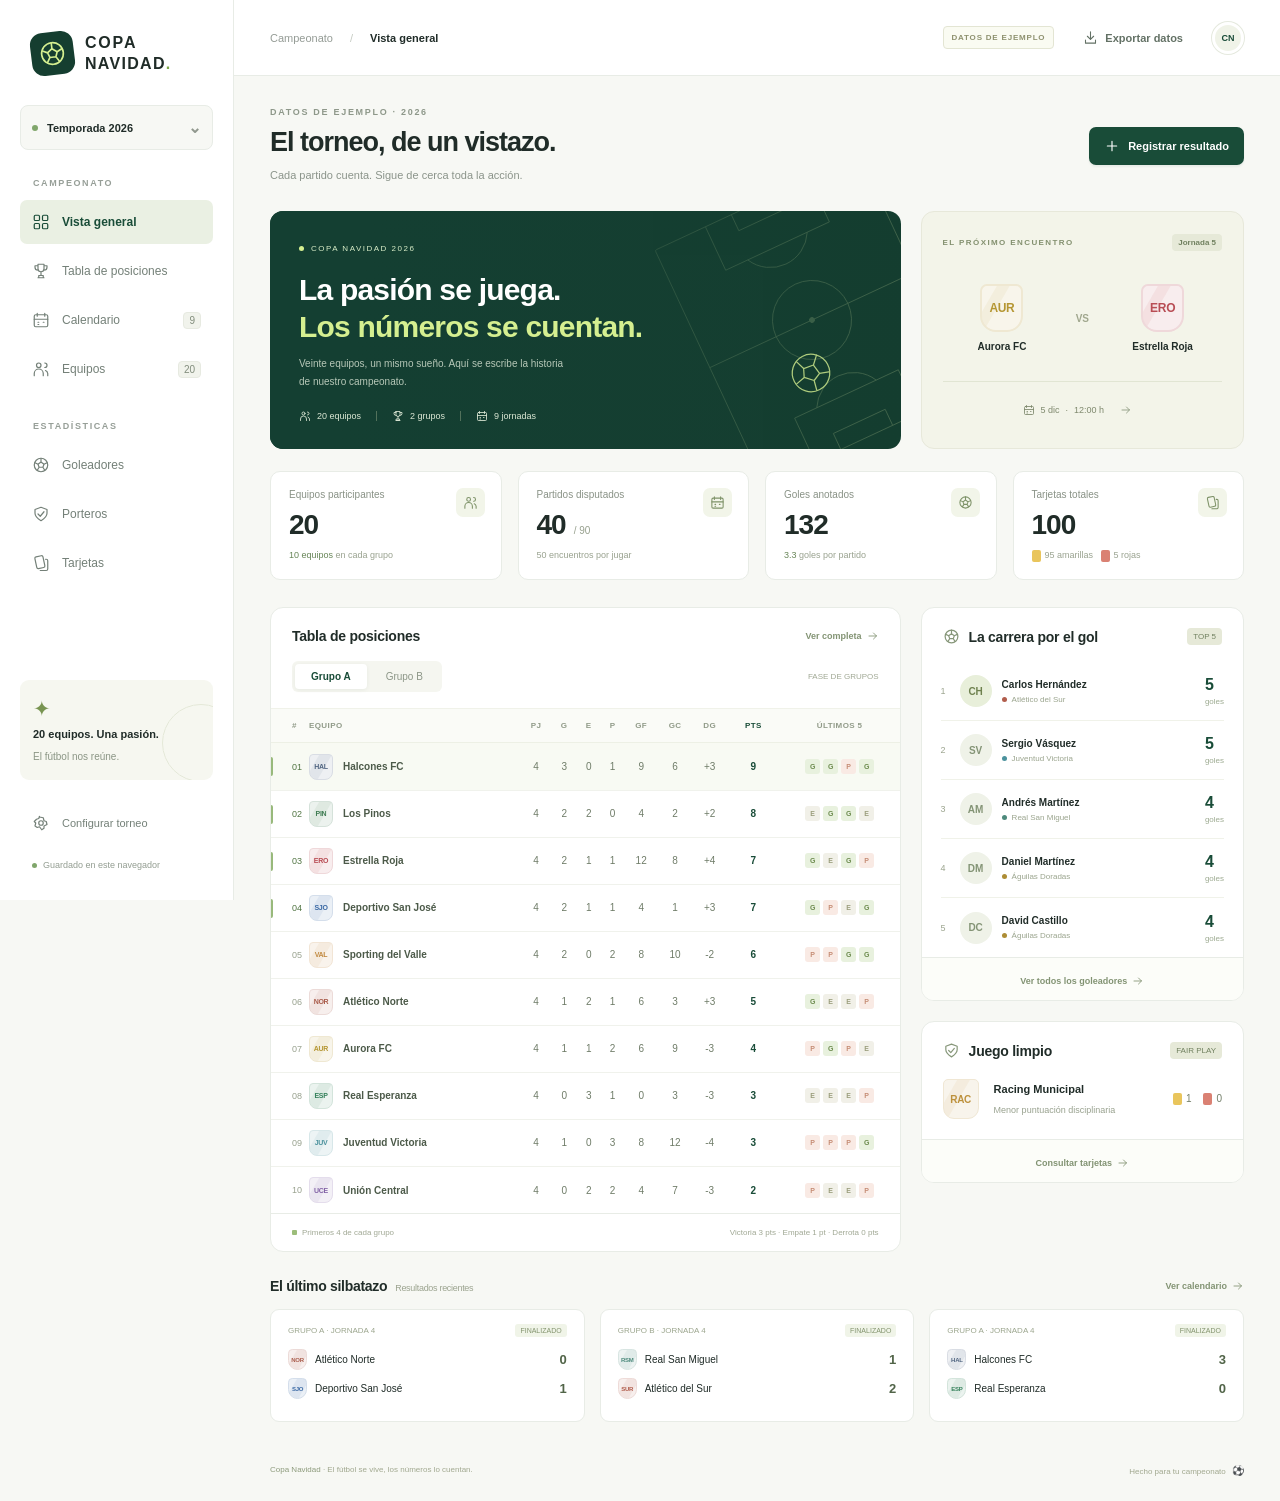
==== index.html @ 9235abe5 "Agregar frontend del campeonato de futbol" ====
<!doctype html>
<html lang="es">
<head>
  <meta charset="UTF-8">
  <meta name="viewport" content="width=device-width, initial-scale=1.0">
  <meta name="theme-color" content="#163f31">
  <meta name="description" content="Tu campeonato de fútbol en un solo lugar. Dos grupos, veinte equipos y todas las estadísticas de la Copa Navidad.">
  <title>Copa Navidad · Panel del campeonato</title>
  <link rel="icon" href="data:image/svg+xml,%3Csvg xmlns='http://www.w3.org/2000/svg' viewBox='0 0 64 64'%3E%3Crect width='64' height='64' rx='18' fill='%23163f31'/%3E%3Ctext x='32' y='45' font-size='44' text-anchor='middle'%3E⚽%3C/text%3E%3C/svg%3E">
  <link rel="stylesheet" href="styles.css">
  <script src="engine.js" defer></script>
  <script src="app.js" defer></script>
</head>
<body>
  <svg class="icon-definitions" xmlns="http://www.w3.org/2000/svg" aria-hidden="true"><defs>
    <symbol id="i-grid" viewBox="0 0 24 24"><rect x="3" y="3" width="7" height="7" rx="1.5"/><rect x="14" y="3" width="7" height="7" rx="1.5"/><rect x="3" y="14" width="7" height="7" rx="1.5"/><rect x="14" y="14" width="7" height="7" rx="1.5"/></symbol>
    <symbol id="i-trophy" viewBox="0 0 24 24"><path d="M8 3h8v6a4 4 0 0 1-8 0V3ZM8 5H4v2a4 4 0 0 0 4 4m8-6h4v2a4 4 0 0 1-4 4M12 13v5m-4 3h8m-7-3h6v3H9z"/></symbol>
    <symbol id="i-calendar" viewBox="0 0 24 24"><rect x="3" y="5" width="18" height="16" rx="2"/><path d="M7 3v4m10-4v4M3 11h18m-13 4h1m6 0h1m-8 3h1"/></symbol>
    <symbol id="i-users" viewBox="0 0 24 24"><circle cx="9" cy="7" r="3"/><path d="M3 21v-3a6 6 0 0 1 12 0v3m2-17a3 3 0 0 1 0 6m1 4a5 5 0 0 1 3 4v3"/></symbol>
    <symbol id="i-ball" viewBox="0 0 24 24"><circle cx="12" cy="12" r="9"/><path d="m12 8 4 3-1.5 4h-5L8 11l4-3Zm0-5v5m8 1-4 2m1 8-2.5-4m-7.5 4 2.5-4M4 9l4 2"/></symbol>
    <symbol id="i-shield" viewBox="0 0 24 24"><path d="m12 3 8 3v5c0 5-8 10-8 10S4 16 4 11V6l8-3Z"/><path d="m8 12 3 3 5-6"/></symbol>
    <symbol id="i-card" viewBox="0 0 24 24"><rect x="5" y="3" width="11" height="16" rx="2" transform="rotate(-12 10 11)"/><path d="M18 7h1a2 2 0 0 1 2 2v11a2 2 0 0 1-2 2h-8"/></symbol>
    <symbol id="i-settings" viewBox="0 0 24 24"><path d="m10 3-1 3-3 1-3 3 2 2-1 4 3 2 3-1 3 4 3-2v-3l4-2-1-4-3-1-1-4-5-1Z"/><circle cx="12" cy="12" r="3"/></symbol>
    <symbol id="i-arrow" viewBox="0 0 24 24"><path d="M4 12h15m-6-6 6 6-6 6"/></symbol>
    <symbol id="i-download" viewBox="0 0 24 24"><path d="M12 3v12m-5-5 5 5 5-5M4 16v5h16v-5"/></symbol>
    <symbol id="i-plus" viewBox="0 0 24 24"><path d="M12 5v14M5 12h14"/></symbol>
    <symbol id="i-chevron" viewBox="0 0 24 24"><path d="m9 5 7 7-7 7"/></symbol>
    <symbol id="i-clock" viewBox="0 0 24 24"><circle cx="12" cy="12" r="9"/><path d="M12 7v5l3 2"/></symbol>
    <symbol id="i-pin" viewBox="0 0 24 24"><path d="M19 10c0 5-7 11-7 11S5 15 5 10a7 7 0 0 1 14 0Z"/><circle cx="12" cy="10" r="2"/></symbol>
    <symbol id="i-check" viewBox="0 0 24 24"><path d="m5 12 4 4L19 6"/></symbol>
    <symbol id="i-edit" viewBox="0 0 24 24"><path d="m15 4 5 5M4 20l5-1L21 7a2 2 0 0 0-5-5L4 14v6Z"/></symbol>
    <symbol id="i-menu" viewBox="0 0 24 24"><path d="M4 6h16M4 12h16M4 18h16"/></symbol>
    <symbol id="i-close" viewBox="0 0 24 24"><path d="m6 6 12 12M18 6 6 18"/></symbol>
    <symbol id="i-search" viewBox="0 0 24 24"><circle cx="10.5" cy="10.5" r="6.5"/><path d="m16 16 5 5"/></symbol>
  </defs></svg>
  <div class="mobile-backdrop" id="mobile-backdrop"></div>
  <aside class="sidebar" id="sidebar">
    <a class="brand" href="#inicio" aria-label="Copa Navidad, inicio"><span class="brand-mark"><svg class="icon"><use href="#i-ball"/></svg></span><span>COPA<span class="brand-second">NAVIDAD<span class="brand-dot">.</span></span></span></a>
    <div class="edition"><span class="live-dot"></span><span id="edition-label">Temporada 2026</span><span class="edition-arrow">⌄</span></div>
    <p class="nav-caption">CAMPEONATO</p>
    <nav class="navigation" aria-label="Navegación principal">
      <a href="#inicio" data-view="inicio" class="nav-item active"><svg class="icon"><use href="#i-grid"/></svg>Vista general</a>
      <a href="#posiciones" data-view="posiciones" class="nav-item"><svg class="icon"><use href="#i-trophy"/></svg>Tabla de posiciones</a>
      <a href="#calendario" data-view="calendario" class="nav-item"><svg class="icon"><use href="#i-calendar"/></svg>Calendario<span class="nav-count">9</span></a>
      <a href="#equipos" data-view="equipos" class="nav-item"><svg class="icon"><use href="#i-users"/></svg>Equipos<span class="nav-count">20</span></a>
      <p class="nav-caption">ESTADÍSTICAS</p>
      <a href="#goleadores" data-view="goleadores" class="nav-item"><svg class="icon"><use href="#i-ball"/></svg>Goleadores</a>
      <a href="#porteros" data-view="porteros" class="nav-item"><svg class="icon"><use href="#i-shield"/></svg>Porteros</a>
      <a href="#tarjetas" data-view="tarjetas" class="nav-item"><svg class="icon"><use href="#i-card"/></svg>Tarjetas</a>
    </nav>
    <div class="sidebar-bottom"><div class="tournament-note"><span class="note-icon">✦</span><strong>20 equipos. Una pasión.</strong><span>El fútbol nos reúne.</span><div class="note-line"></div></div><button class="nav-item settings-button" data-action="settings"><svg class="icon"><use href="#i-settings"/></svg>Configurar torneo</button><div class="saved-indicator"><span class="live-dot"></span>Guardado en este navegador</div></div>
  </aside>
  <div class="workspace">
    <header class="topbar"><div class="topbar-location"><button class="icon-button menu-toggle" id="menu-toggle" aria-label="Abrir menú" aria-expanded="false"><svg class="icon"><use href="#i-menu"/></svg></button><span class="breadcrumb-home">Campeonato</span><span class="breadcrumb-divider">/</span><span id="breadcrumb">Vista general</span></div><div class="topbar-actions"><span class="demo-tag" id="demo-tag">DATOS DE EJEMPLO</span><button class="export-button" data-action="export"><svg class="icon"><use href="#i-download"/></svg><span>Exportar datos</span></button><div class="profile-avatar" aria-label="Organización del torneo">CN</div></div></header>
    <main id="main" tabindex="-1"></main>
    <footer class="page-footer"><span><strong>Copa Navidad</strong> · El fútbol se vive, los números lo cuentan.</span><span>Hecho para tu campeonato <span class="footer-ball">⚽</span></span></footer>
  </div>
  <dialog id="modal" aria-labelledby="modal-title"><div id="modal-content"></div></dialog>
  <div class="toast" id="toast" role="status" aria-live="polite"></div>
  <input type="file" id="import-file" accept="application/json,.json" hidden>
  <noscript><div class="noscript">Activa JavaScript para consultar y actualizar las estadísticas del torneo.</div></noscript>
</body>
</html>
---- styles.css ----
:root{--green:#194c38;--forest:#153e30;--lime:#d5ef90;--ink:#202c28;--muted:#879089;--line:#e8ece6;--paper:#fff;--canvas:#f7f8f4;--radius:13px;--font:'Inter','Segoe UI',Arial,sans-serif}*{box-sizing:border-box}body{margin:0;background:var(--canvas);color:var(--ink);font-family:var(--font);font-size:14px;-webkit-font-smoothing:antialiased}button,input,select{font:inherit}button,a,input,select{touch-action:manipulation}button,a{ -webkit-tap-highlight-color:transparent}button{cursor:pointer}a{color:inherit;text-decoration:none}button{color:inherit}button:disabled{cursor:not-allowed;opacity:.45}button:focus-visible,a:focus-visible,input:focus-visible,select:focus-visible{outline:3px solid #9fbe68;outline-offset:3px}button{border:0;background:none}svg.icon{width:20px;height:20px;stroke:currentColor;stroke-width:1.7;fill:none;stroke-linecap:round;stroke-linejoin:round;flex:none}.icon-definitions{position:absolute;width:0;height:0;overflow:hidden}.sidebar{position:fixed;inset:0 auto 0 0;width:234px;z-index:30;background:#fff;border-right:1px solid var(--line);padding:32px 20px 20px;display:flex;flex-direction:column}.brand{display:flex;align-items:center;gap:11px;margin:0 11px 30px;font-size:16px;font-weight:800;letter-spacing:1.8px;line-height:1.3}.brand-mark{height:43px;width:43px;border-radius:12px;display:grid;place-items:center;background:var(--forest);color:var(--lime);transform:rotate(-7deg)}.brand-mark .icon{width:29px;height:29px;stroke-width:1.35}.brand-second{display:block;font-size:16px;letter-spacing:1.3px}.brand-dot{color:#7fa849}.edition{display:flex;align-items:center;gap:9px;background:#f7f8f4;border:1px solid var(--line);border-radius:8px;padding:12px 11px;font-size:11px;font-weight:600;margin-bottom:28px}.live-dot{height:6px;width:6px;border-radius:50%;background:#80a66b;display:inline-block;flex:none}.edition-arrow{margin-left:auto;color:#91988e;font-size:16px}.nav-caption{font-size:9px;letter-spacing:1.6px;font-weight:700;color:#979f98;padding:0 13px;margin:0 0 12px}.navigation .nav-caption{margin-top:30px}.nav-item{display:flex;gap:12px;align-items:center;min-height:44px;padding:10px 12px;color:#748078;font-size:12px;font-weight:500;border-radius:7px;margin-bottom:5px;text-align:left;width:100%;transition:background .15s,color .15s}.nav-item .icon{width:18px;height:18px;stroke-width:1.6}.nav-item:hover{background:#f5f7f1;color:var(--green)}.nav-item.active{background:#eaf0e3;color:var(--green);font-weight:650}.nav-count{margin-left:auto;font-size:10px;background:#f1f3ec;border:1px solid #e7eae1;border-radius:4px;padding:2px 5px;color:#818c7c}.sidebar-bottom{margin-top:auto;padding-top:25px}.tournament-note{border-radius:9px;background:#f6f7f0;padding:17px 13px;position:relative;overflow:hidden;margin-bottom:21px}.tournament-note strong{display:block;font-size:11px;margin:7px 0}.tournament-note>span:not(.note-icon){font-size:10px;color:#8a9584}.note-icon{color:#789451;font-size:21px}.note-line{position:absolute;width:78px;height:78px;border:1px solid #e4e8d8;border-radius:50%;right:-27px;top:24px}.settings-button{font-size:11px}.saved-indicator{font-size:9px;color:#939d91;display:flex;align-items:center;gap:6px;padding:10px 12px}.saved-indicator .live-dot{height:5px;width:5px}.workspace{margin-left:234px}.topbar{height:76px;display:flex;justify-content:space-between;align-items:center;padding:0 36px;border-bottom:1px solid var(--line);background:#fff}.topbar-location,.topbar-actions{display:flex;align-items:center;gap:17px;font-size:11px}.breadcrumb-home{color:#949b95}.breadcrumb-divider{color:#c5cbc2}.topbar-location #breadcrumb{font-weight:600}.topbar-actions{gap:23px}.demo-tag{color:#8e916f;border:1px solid #e3e5d3;background:#fafbf2;border-radius:4px;font-size:8px;letter-spacing:.8px;font-weight:700;padding:6px 8px}.export-button{display:flex;align-items:center;gap:7px;color:#637165;font-size:11px;font-weight:600}.export-button .icon{width:15px;height:15px}.export-button:hover{color:var(--green)}.profile-avatar{width:32px;height:32px;border:3px solid #fff;box-shadow:0 0 0 1px #e5e9de;background:#f0f3e8;border-radius:50%;display:grid;place-items:center;color:var(--green);font-size:9px;font-weight:750}.menu-toggle{display:none}main{padding:31px 36px 22px;max-width:1580px;margin:0 auto;min-height:calc(100vh - 145px)}.page-heading{display:flex;align-items:center;justify-content:space-between;margin-bottom:26px;gap:15px}.eyebrow{font-size:9px;letter-spacing:1.7px;color:#8e988a;font-weight:650;margin:0 0 9px}.page-heading h1{font-size:27px;letter-spacing:-1px;line-height:1.2;font-weight:650;margin:0 0 8px}.page-subtitle{font-size:11px;color:#8b948a;margin:0;line-height:1.7}.button{display:inline-flex;justify-content:center;align-items:center;gap:8px;border-radius:7px;padding:11px 15px;font-size:11px;font-weight:600;min-height:38px;white-space:nowrap;transition:background .15s,transform .15s}.button .icon{width:16px;height:16px}.button-primary{background:var(--green);color:#fff;box-shadow:0 2px 2px #173d3010}.button-primary:hover{background:#236448}.button-outline{background:#fff;border:1px solid #dfe5d9;color:#5e6e5c}.button-outline:hover{background:#f3f6ed}.button-soft{background:#edf3e5;color:var(--green)}.button-danger{background:#fff1ed;color:#aa4a3e}.button-small{padding:7px 10px;min-height:30px;font-size:10px}.hero-row{display:grid;grid-template-columns:minmax(0,1.95fr) minmax(280px,1fr);gap:20px;margin-bottom:22px}.hero{position:relative;overflow:hidden;background:var(--forest);border-radius:var(--radius);min-height:220px;padding:27px 29px;color:white;isolation:isolate}.hero:after{content:'';position:absolute;inset:0;background:linear-gradient(100deg,#143f32 15%,transparent 100%);z-index:-1}.hero-kicker{display:inline-flex;align-items:center;gap:7px;letter-spacing:1.5px;font-weight:500;font-size:8px;color:#d9edc8}.hero-kicker .live-dot{background:#d5ef90;width:5px;height:5px}.hero h2{font-weight:550;font-size:30px;letter-spacing:-.8px;line-height:1.22;margin:18px 0 10px;position:relative;z-index:1}.hero h2 span{color:var(--lime)}.hero p{font-size:10px;color:#b7c8b8;max-width:265px;line-height:1.8;margin:0}.hero-bottom{display:flex;align-items:center;gap:15px;margin-top:19px;font-size:9px;color:#dce8d5}.hero-bottom>span{display:flex;align-items:center;gap:6px}.hero-bottom .icon{width:12px;height:12px}.hero-bottom .separator{height:10px;width:1px;background:#52715b}.pitch-art{position:absolute;width:286px;height:286px;right:-54px;top:-34px;opacity:.28;transform:rotate(-25deg);z-index:-2;color:#bcd297}.hero-ball{position:absolute;right:65px;bottom:51px;width:50px!important;height:50px!important;color:#d5ef90;opacity:.8;stroke-width:.6!important;transform:rotate(17deg)}.next-card{border:1px solid #e7e8da;border-radius:var(--radius);background:#f3f4e9;padding:22px 21px;display:flex;flex-direction:column;justify-content:space-between}.card-overline{font-size:8px;letter-spacing:1.4px;font-weight:650;color:#83906f;display:flex;align-items:center;justify-content:space-between}.round-pill{font-size:8px;letter-spacing:0;background:#e6e9d8;padding:4px 6px;border-radius:4px;color:#70805f}.versus-row{display:grid;grid-template-columns:1fr 28px 1fr;align-items:center;gap:7px;text-align:center;margin:19px 0 15px}.versus-team{display:flex;flex-direction:column;align-items:center;gap:9px;min-width:0}.versus-team strong{font-size:10px;font-weight:650;overflow:hidden;text-overflow:ellipsis;max-width:100%;white-space:nowrap}.versus{font-size:10px;color:#a0a78e;font-weight:600}.crest{--team-color:#335f48;display:inline-flex;align-items:center;justify-content:center;flex:none;width:28px;height:30px;background:color-mix(in srgb,var(--team-color) 10%,white);color:var(--team-color);border:1px solid color-mix(in srgb,var(--team-color) 22%,white);border-radius:5px 5px 11px 11px;font-size:8px;font-weight:800;letter-spacing:-.3px;position:relative;overflow:hidden}.crest:before{content:'';position:absolute;width:11px;height:60px;background:currentColor;opacity:.08;transform:rotate(30deg);left:3px}.crest-lg{width:43px;height:48px;border-radius:7px 7px 16px 16px;font-size:12px;border-width:2px}.crest-sm{width:24px;height:26px;font-size:7px;border-radius:4px 4px 8px 8px}.next-meta{display:flex;align-items:center;justify-content:center;gap:6px;color:#7e886d;font-size:9px;padding-top:12px;border-top:1px solid #e1e5d3}.next-meta .icon{width:12px;height:12px}.stats-grid{display:grid;grid-template-columns:repeat(4,minmax(0,1fr));gap:16px;margin-bottom:27px}.stat-card{background:#fff;border:1px solid var(--line);border-radius:10px;padding:17px 18px;position:relative}.stat-label{font-size:10px;color:#899286;margin-bottom:11px}.stat-value{font-size:28px;letter-spacing:-1px;font-weight:650;line-height:1;display:flex;gap:8px;align-items:baseline}.stat-value small{font-size:10px;color:#97a08e;font-weight:400;letter-spacing:0}.stat-icon{position:absolute;right:16px;top:16px;background:#f2f5e9;width:29px;height:29px;border-radius:7px;color:#7e9268;display:grid;place-items:center}.stat-icon .icon{height:15px;width:15px}.stat-bottom{font-size:9px;color:#99a28f;margin-top:11px}.stat-bottom strong{color:#678557;font-weight:500}.dashboard-grid{display:grid;grid-template-columns:minmax(0,1.95fr) minmax(280px,1fr);gap:20px;align-items:start}.panel{border:1px solid var(--line);border-radius:var(--radius);background:#fff;overflow:hidden}.panel-heading{display:flex;justify-content:space-between;align-items:center;padding:20px 21px 17px;gap:10px}.panel-title{font-size:14px;letter-spacing:-.25px;font-weight:650;margin:0;display:flex;align-items:center;gap:9px}.panel-title .icon{width:17px;height:17px;color:#87977a}.text-link{font-size:9px;font-weight:600;color:#829373;display:inline-flex;align-items:center;gap:5px;white-space:nowrap}.text-link .icon{width:12px;height:12px}.text-link:hover{color:var(--green)}.table-toolbar{display:flex;align-items:center;justify-content:space-between;padding:0 21px 16px}.segmented{display:flex;gap:3px;padding:3px;background:#f5f6f0;border-radius:6px;width:max-content}.segmented button{font-size:10px;font-weight:500;padding:7px 16px;border-radius:4px;color:#8c9687}.segmented button.active{background:#fff;color:var(--green);box-shadow:0 1px 4px #152d2510;font-weight:650}.toolbar-note{font-size:8px;color:#a0a894}.table-scroll{overflow-x:auto}table{border-collapse:collapse;width:100%;text-align:left;white-space:nowrap}th{font-size:8px;letter-spacing:.4px;color:#919b89;font-weight:550;background:#fafbf7;height:34px;border-top:1px solid #f0f2e9;border-bottom:1px solid #edf0e5}td{font-size:10px;height:47px;border-bottom:1px solid #f0f2ec;color:#6f7c68}tr:last-child td{border-bottom:0}td:first-child,th:first-child{padding-left:21px}td:last-child,th:last-child{padding-right:21px}th.numeric,td.numeric{text-align:center;padding:0 5px}th.points,td.points{text-align:center;padding:0 9px;color:var(--green);font-weight:700}.team-cell{display:flex;gap:10px;align-items:center;min-width:138px;color:#4c5a49;font-weight:550}.position{width:37px;position:relative;font-size:9px;color:#98a18e}.position-qualified:before{content:'';width:2px;height:19px;position:absolute;left:0;top:14px;background:#98b97b;border-radius:0 2px 2px 0}.position-qualified{color:#507442}.leader-row{background:#f8faf3}.form-dots{display:flex;gap:3px;justify-content:center}.form-dot{width:15px;height:15px;font-size:7px;font-weight:600;border-radius:3px;display:inline-flex;align-items:center;justify-content:center}.form-W{background:#e8f1de;color:#6d8c4f}.form-D{background:#f1f0e8;color:#9b9e7d}.form-L{background:#f9eae4;color:#c68e76}.table-legend{padding:14px 21px;border-top:1px solid var(--line);font-size:8px;display:flex;gap:13px;color:#a0a894;align-items:center}.legend-swatch{width:5px;height:5px;background:#9cbd7a;border-radius:1px;display:inline-block;margin-right:5px}.table-legend .rules{margin-left:auto}.side-panels{display:flex;flex-direction:column;gap:20px}.leader-list{padding:0 19px}.leader-item{display:flex;align-items:center;gap:10px;min-height:59px;border-bottom:1px solid #f0f2e9}.leader-item:last-child{border:0}.leader-rank{font-size:9px;color:#9ba48e;width:9px}.player-avatar{width:32px;height:32px;display:grid;place-items:center;border-radius:50%;background:#eff2e8;color:#849476;font-size:10px;font-weight:600;flex:none}.player-avatar.first{background:#e8efda;color:#6e814e}.player-info{min-width:0;flex:1}.player-info strong{display:block;font-size:10px;font-weight:600;margin-bottom:5px;overflow:hidden;text-overflow:ellipsis;white-space:nowrap}.player-info span{font-size:8px;color:#9aa48d;display:flex;align-items:center;gap:5px}.team-color-dot{width:5px;height:5px;border-radius:50%;display:inline-block;background:var(--team-color)}.leader-score{font-size:16px;letter-spacing:-.7px;font-weight:650;color:var(--green)}.leader-score small{font-size:8px;color:#9caa90;letter-spacing:0;font-weight:400;display:block;text-align:right;margin-top:3px}.panel-footer{padding:13px 19px;border-top:1px solid var(--line);background:#fcfdf9;text-align:center}.fairplay-content{display:flex;align-items:center;gap:15px;padding:3px 21px 20px}.fairplay-content .crest{width:36px;height:40px;font-size:10px}.fairplay-team{flex:1}.fairplay-team strong{font-size:11px;font-weight:600;display:block;margin-bottom:5px}.fairplay-team span{font-size:9px;color:#98a18e}.card-badges{display:flex;gap:12px;align-items:center;font-size:10px;color:#737f69}.mini-card{width:9px;height:12px;background:#e9c55c;display:inline-block;border-radius:2px;margin-right:4px;vertical-align:middle}.mini-card.red{background:#da8173}.matches-section{margin-top:26px}.section-heading{display:flex;align-items:center;justify-content:space-between;margin-bottom:15px}.section-heading h2{font-size:14px;letter-spacing:-.3px;margin:0;font-weight:650}.section-heading .label-small{color:#9ba38f;font-size:9px;margin-left:8px;font-weight:400}.mini-matches{display:grid;grid-template-columns:repeat(3,minmax(0,1fr));gap:15px}.mini-match{background:#fff;border:1px solid var(--line);border-radius:9px;padding:14px 17px;cursor:pointer;text-align:left;width:100%}.mini-match:hover{border-color:#b8c9a4}.match-label{display:flex;align-items:center;justify-content:space-between;color:#9ba58d;font-size:8px;margin-bottom:12px}.match-label .finished{color:#82936d;background:#f0f4e8;font-size:7px;padding:3px 5px;border-radius:3px}.mini-team{display:flex;align-items:center;gap:8px;margin:8px 0;font-size:10px;font-weight:500}.mini-team .crest{width:19px;height:21px;font-size:6px}.mini-team strong{margin-left:auto;font-size:13px;color:#516448}.page-footer{font-size:8px;color:#a1a88f;padding:21px 36px 25px;display:flex;justify-content:space-between;gap:15px;max-width:1580px;margin:0 auto}.page-footer strong{font-weight:500;color:#8d9b7c}.footer-ball{font-size:10px;margin-left:4px}.filter-bar{display:flex;align-items:center;justify-content:space-between;gap:12px;margin-bottom:23px;flex-wrap:wrap}.filter-group{display:flex;align-items:center;gap:12px}.select-control{padding:10px 32px 10px 12px;border:1px solid #dfe5d8;border-radius:7px;background:#fff;font-size:11px;color:#67735e;min-height:38px}.search-box{display:flex;align-items:center;gap:8px;border:1px solid #dfe5d8;border-radius:7px;background:#fff;padding:0 11px}.search-box .icon{width:15px;height:15px;color:#a0a993}.search-box input{width:170px;background:transparent;border:0;outline:0;padding:10px 0;font-size:11px;color:var(--ink)}.schedule-list{display:flex;flex-direction:column;gap:15px}.schedule-day{font-size:10px;color:#8f9a82;letter-spacing:.4px;margin:12px 0 0;font-weight:600}.fixture{display:grid;grid-template-columns:80px 1fr 70px 1fr 145px 100px;align-items:center;gap:15px;background:#fff;border:1px solid var(--line);border-radius:10px;padding:18px 20px;min-height:90px}.fixture-info{font-size:9px;color:#9aa48b;line-height:1.8}.fixture-info strong{display:block;font-size:10px;color:#63745a;font-weight:550}.fixture-team{display:flex;align-items:center;gap:10px;font-size:12px;font-weight:550}.fixture-team.home{justify-content:flex-end;text-align:right}.fixture-team.home .crest{order:2}.fixture-score{font-size:21px;font-weight:650;letter-spacing:1px;text-align:center;color:var(--green)}.fixture-score.pending{font-size:12px;color:#a3ac98;font-weight:500;letter-spacing:1px}.fixture-location{font-size:9px;color:#99a38b;line-height:1.8}.fixture-location .status{font-size:8px;color:#79915f;background:#eff4e7;padding:3px 6px;border-radius:3px;display:inline-block}.fixture .button{min-height:32px;font-size:9px;padding:8px}.teams-grid{display:grid;grid-template-columns:repeat(4,minmax(0,1fr));gap:18px}.team-card{padding:21px;background:#fff;border:1px solid var(--line);border-radius:11px;position:relative}.team-group{position:absolute;right:15px;top:15px;color:#95a180;font-size:8px;background:#f3f6ec;padding:5px;border-radius:4px}.team-card h2{font-size:14px;letter-spacing:-.3px;margin:16px 0 7px;font-weight:600}.team-card p{font-size:10px;color:#9ca58e;margin:0}.team-card-bottom{margin-top:20px;border-top:1px solid var(--line);padding-top:13px;display:flex;justify-content:space-between;align-items:center}.team-card-bottom span{font-size:9px;color:#9aa489}.team-card-bottom strong{color:#526e40;font-size:16px;letter-spacing:-.5px}.full-stats-table td{height:66px;font-size:12px}.full-stats-table th{height:39px;font-size:9px}.full-stats-table .player-cell{display:flex;gap:12px;align-items:center;font-weight:550}.full-stats-table .player-cell small{display:block;font-size:9px;color:#a1a994;font-weight:400;margin-top:5px}.full-stats-table .team-cell{font-size:11px}.number-highlight{font-size:19px;font-weight:650;color:var(--green)}.stats-explanation{font-size:11px;color:#8b9780;line-height:1.8;margin-top:18px}.stats-summary{display:flex;gap:15px;margin-bottom:23px}.stats-summary .stat-card{flex:1;max-width:270px}.empty-state{text-align:center;padding:50px 25px;color:#91a080;font-size:12px;line-height:1.9}.empty-state .icon{width:30px;height:30px;display:block;margin:0 auto 12px}.empty-state strong{display:block;color:#667a56;font-size:15px;margin-bottom:6px}.icon-button{display:inline-flex;align-items:center;justify-content:center;width:32px;height:32px;border-radius:6px;color:#8a967d;flex:none}.icon-button:hover{background:#eef2e7}.mobile-backdrop{display:none}dialog{border:1px solid #e0e6d6;padding:0;width:min(690px,calc(100% - 28px));max-height:calc(100dvh - 42px);border-radius:15px;color:var(--ink);box-shadow:0 25px 90px #14271f30;overflow:auto}dialog::backdrop{background:#142a2366;backdrop-filter:blur(3px)}.modal-heading{display:flex;justify-content:space-between;align-items:flex-start;padding:24px 26px 18px;border-bottom:1px solid var(--line);gap:15px}.modal-heading h2{font-size:20px;letter-spacing:-.5px;margin:0 0 7px;font-weight:650}.modal-heading p{font-size:11px;color:#929d85;margin:0;line-height:1.6}.modal-body{padding:22px 26px}.modal-footer{display:flex;justify-content:flex-end;gap:9px;padding:17px 26px;border-top:1px solid var(--line);background:#fbfcf8;flex-wrap:wrap}.field{display:flex;flex-direction:column;gap:7px;font-size:11px;color:#708160;min-width:0}.field input,.field select{border:1px solid #dfe5d7;border-radius:6px;padding:10px 12px;color:#435337;background:#fff;width:100%;min-height:37px}.field input[type=color]{padding:4px;height:38px}.fields-row{display:grid;grid-template-columns:1fr 1fr;gap:15px;margin-bottom:18px}.result-teams{display:grid;grid-template-columns:1fr 40px 1fr;align-items:center;margin:8px 0 25px;text-align:center;gap:15px}.score-field{display:flex;align-items:center;flex-direction:column;gap:9px;font-size:12px;font-weight:600}.score-field input{width:77px;text-align:center;font-size:30px;font-weight:600;padding:10px;border:1px solid #d8e2c9;border-radius:8px;color:var(--green);background:#f8faf3}.result-dash{color:#a1aa95;font-size:25px;margin-top:75px}.event-section{margin-top:23px}.event-section h3{font-size:12px;margin:0 0 12px;display:flex;align-items:center;gap:8px}.event-table th{text-transform:none;font-size:9px;letter-spacing:0;height:31px}.event-table td{height:43px;font-size:10px}.event-table td:first-child,.event-table th:first-child{padding-left:10px}.event-table td:last-child,.event-table th:last-child{padding-right:8px}.event-table input[type=number]{width:43px;border:1px solid #e1e6d8;border-radius:5px;padding:6px;font-size:11px;text-align:center;color:#5d704d}.event-table .numeric{width:61px}.keeper-select{display:flex;align-items:center;gap:9px;font-size:10px;color:#80926b;margin-top:12px}.keeper-select select{border:1px solid #e0e5d6;border-radius:5px;padding:7px;background:#fff;color:#5c7248;font-size:10px;flex:1}.form-hint{font-size:10px;color:#98a486;line-height:1.7;margin:15px 0 0}.form-error{font-size:11px;line-height:1.7;color:#b15c45;background:#fcf1eb;border-radius:6px;padding:10px;margin:13px 0 0;display:none}.form-error.visible{display:block}.section-divider{border:0;border-top:1px solid var(--line);margin:22px 0}.settings-section h3{font-size:12px;margin:0 0 8px}.settings-section p{font-size:11px;line-height:1.8;color:#8f9d7e;margin:0 0 13px}.settings-actions{display:flex;gap:9px;flex-wrap:wrap}.roster-row{display:grid;grid-template-columns:45px 1fr 102px 28px;gap:8px;align-items:center;margin-bottom:9px}.roster-row input,.roster-row select{min-width:0;width:100%;border:1px solid #dfe5d7;border-radius:5px;padding:8px;font-size:10px;color:#637555;background:#fff}.roster-labels{font-size:9px;color:#98a589;margin-bottom:9px}.confirm-note{background:#f4f6ed;border:1px solid #e1e8d4;padding:15px;border-radius:8px;font-size:12px;line-height:1.9;color:#748563}.toast{position:fixed;bottom:24px;left:calc(50% + 117px);transform:translate(-50%,20px);opacity:0;background:#1d4935;color:#fff;padding:13px 20px;border-radius:9px;font-size:12px;box-shadow:0 5px 30px #132d2520;z-index:100;pointer-events:none;transition:.2s;max-width:calc(100% - 30px)}.toast.visible{opacity:1;transform:translate(-50%,0)}.noscript{position:fixed;inset:auto 10px 10px;background:#fff3d5;padding:15px;border:1px solid #e5d3a6;border-radius:7px;z-index:100}.all-groups-tables{display:grid;grid-template-columns:1fr;gap:22px}.chooser-list{display:flex;flex-direction:column;gap:8px}.chooser-item{display:flex;align-items:center;justify-content:space-between;gap:15px;border:1px solid var(--line);padding:13px;border-radius:7px;text-align:left;width:100%;font-size:11px}.chooser-item:hover{background:#f5f8ee}.chooser-item span{color:#95a283;font-size:10px}.local-notice{background:#f4f6ed;border:1px solid #e5eadb;padding:11px 14px;border-radius:7px;font-size:10px;color:#8a987a;line-height:1.7;margin-bottom:20px}
.sr-only{position:absolute!important;width:1px!important;height:1px!important;padding:0!important;margin:-1px!important;overflow:hidden!important;clip:rect(0,0,0,0)!important;white-space:nowrap!important;border:0!important}[hidden]{display:none!important}
@media(min-width:801px){.menu-toggle{display:none}}
@media(min-width:1550px){.hero{min-height:238px}.hero h2{font-size:35px}.hero p{font-size:11px}.hero-ball{right:95px}.pitch-art{right:-20px}.hero-bottom{margin-top:21px}td{height:49px}.stat-card{padding:20px}.panel-heading{padding-top:23px}.next-card{padding:25px}.leader-item{min-height:64px}.hero-row,.dashboard-grid{grid-template-columns:minmax(0,2fr) minmax(310px,1fr)}}
@media(max-width:1250px){.sidebar{width:211px;padding-left:14px;padding-right:14px}.workspace{margin-left:211px}main{padding:27px 25px 20px}.topbar{padding:0 25px}.hero-row,.dashboard-grid{grid-template-columns:minmax(0,1.75fr) minmax(260px,1fr);gap:16px}.hero{padding:25px 24px}.hero h2{font-size:27px}.hero-ball{right:27px}.pitch-art{right:-90px}.panel-heading{padding:18px 15px}.table-toolbar{padding-left:15px;padding-right:15px}.team-cell{gap:7px;min-width:123px;font-size:9px}td:first-child,th:first-child{padding-left:15px}td:last-child,th:last-child{padding-right:15px}.form-dots{gap:2px}.form-dot{width:13px;height:14px;font-size:6px}.toolbar-note{display:none}.fixture{grid-template-columns:65px 1fr 45px 1fr 95px;gap:12px}.fixture-location{display:none}.teams-grid{grid-template-columns:repeat(3,minmax(0,1fr))}.toast{left:calc(50% + 105px)}.page-footer{padding-left:25px;padding-right:25px}.hero-bottom{gap:10px;font-size:8px}.leader-list{padding:0 15px}.leader-item{gap:8px}.player-info strong{font-size:9px}}
@media(max-width:1050px){.sidebar{width:190px;padding-left:11px;padding-right:11px}.workspace{margin-left:190px}.nav-item{font-size:10px;gap:8px}.brand{margin-left:9px;gap:9px;font-size:14px}.brand-second{font-size:14px}.brand-mark{width:37px;height:40px}.edition{font-size:10px}.dashboard-grid{grid-template-columns:minmax(0,1fr)}.side-panels{display:grid;grid-template-columns:1.4fr 1fr;align-items:start}.hero-row{grid-template-columns:minmax(0,1.5fr) minmax(240px,1fr)}.hero h2{font-size:25px}.hero-ball{display:none}.stats-grid{gap:10px}.stat-card{padding:15px 13px}.stat-value{font-size:25px}.stat-icon{width:24px;height:24px;right:12px;top:12px}.stat-label{font-size:9px}.stat-bottom{font-size:8px}.demo-tag{display:none}.full-stats-table .team-cell{min-width:140px}.teams-grid{grid-template-columns:repeat(3,minmax(0,1fr))}.team-card{padding:17px}.team-card h2{font-size:12px}.toast{left:calc(50% + 95px)}.position-qualified:before{top:14px}.form-dot{width:17px;height:17px;font-size:8px}.team-cell{font-size:11px}.sidebar-bottom{padding-top:12px}.tournament-note{display:none}}
@media(max-width:800px){.sidebar{transform:translateX(-100%);width:234px;transition:transform .2s}.workspace{margin-left:0}.sidebar.open{transform:translateX(0)}.mobile-backdrop.visible{display:block;position:fixed;inset:0;background:#19332966;z-index:29}.menu-toggle{display:flex}.topbar{height:65px;padding:0 22px}.topbar-location{gap:11px}.topbar-actions{gap:17px}.nav-item{font-size:12px;gap:12px}.brand{font-size:16px}.brand-second{font-size:16px}.tournament-note{display:block}.sidebar-bottom{padding-top:25px}.toast{left:50%}.teams-grid{grid-template-columns:repeat(3,minmax(0,1fr))}main{padding:25px 22px}.page-heading h1{font-size:25px}.hero-row{grid-template-columns:minmax(0,1.6fr) minmax(230px,1fr)}.page-footer{padding-left:22px;padding-right:22px}.fixture-team{font-size:11px}.hero h2{font-size:27px}.tournament-note{display:block}.nav-caption{font-size:9px}.edition{font-size:11px}}
@media(max-width:600px){.topbar{padding:0 16px}.topbar-location{gap:8px;font-size:10px}.breadcrumb-home,.breadcrumb-divider{display:none}.topbar-actions{gap:13px}.export-button{font-size:10px}.profile-avatar{width:28px;height:28px;font-size:8px}main{padding:23px 16px 15px}.page-heading{align-items:flex-start;margin-bottom:21px;gap:10px}.page-heading h1{font-size:24px;letter-spacing:-.8px}.page-subtitle{font-size:10px;max-width:230px}.eyebrow{font-size:8px;letter-spacing:1.3px}.page-heading>.button{font-size:0;width:35px;min-width:35px;height:35px;padding:0;margin-top:20px}.page-heading>.button .icon{width:18px;height:18px}.hero-row{grid-template-columns:1fr;gap:14px;margin-bottom:18px}.hero{min-height:215px;padding:25px}.hero h2{font-size:30px;margin-top:18px}.hero p{max-width:235px}.pitch-art{right:-75px;opacity:.23}.hero-ball{display:block;right:27px;bottom:62px;width:42px!important;height:42px!important;opacity:.65}.next-card{padding:17px 20px;display:grid;grid-template-columns:1fr 1fr;gap:5px 15px}.card-overline{grid-column:1/-1}.versus-row{grid-column:1/-1;margin:13px 0 6px;grid-template-columns:1fr 40px 1fr}.versus-team{flex-direction:row;gap:9px;justify-content:center}.versus-team strong{font-size:11px}.versus-team .crest-lg{width:29px;height:33px;font-size:8px}.next-meta{grid-column:1/-1;margin-top:5px;font-size:9px;padding-top:11px}.stats-grid{grid-template-columns:repeat(2,minmax(0,1fr));gap:10px;margin-bottom:22px}.stat-card{padding:16px}.stat-value{font-size:27px}.stat-label{font-size:10px}.stat-bottom{font-size:9px}.stat-icon{right:14px;top:14px}.dashboard-grid{gap:15px}.side-panels{display:flex;gap:15px}.panel-heading{padding:18px 16px}.panel-title{font-size:13px}.text-link{font-size:9px}.table-toolbar{padding:0 16px 13px}.segmented button{padding:7px 13px}.team-cell{font-size:10px;min-width:124px;gap:7px}.table-scroll table{min-width:510px}.dashboard-grid .standings-table{min-width:510px}.table-legend{padding:12px 16px;font-size:8px;flex-wrap:wrap;gap:7px}.table-legend .rules{margin-left:0}.form-dot{width:15px;height:15px;font-size:7px}.leader-item{min-height:63px}.player-info strong{font-size:11px}.player-info span{font-size:9px}.leader-score{font-size:19px}.leader-list{padding:0 18px}.mini-matches{grid-template-columns:1fr}.mini-match{padding:15px 18px}.mini-team{font-size:11px}.page-footer{padding:17px 16px 24px;font-size:8px;flex-direction:column;gap:10px;line-height:1.7}.page-footer>span:last-child{display:none}.teams-grid{grid-template-columns:repeat(2,minmax(0,1fr));gap:11px}.team-card{padding:16px}.team-card h2{font-size:12px;line-height:1.5}.team-group{font-size:7px;right:12px;top:12px}.team-card-bottom{align-items:center;gap:7px}.team-card-bottom .text-link{font-size:8px}.filter-bar{gap:12px}.filter-group{gap:8px;flex-wrap:wrap}.select-control{font-size:10px;padding:9px 25px 9px 10px}.search-box{width:100%}.search-box input{width:100%}.fixture{grid-template-columns:1fr 42px 1fr;gap:8px;padding:14px}.fixture-info{grid-column:1/-1;display:flex;gap:7px;align-items:center;margin-bottom:4px;font-size:8px}.fixture-info strong{font-size:8px}.fixture-team{font-size:10px;flex-direction:column!important;gap:8px;text-align:center!important}.fixture-team.home .crest{order:0}.fixture .button{grid-column:1/-1;margin-top:5px;min-height:30px;background:#f3f6ed;color:#7b9067}.fixture-score{font-size:21px}.full-stats-table td{font-size:11px}.full-stats-table .player-cell{gap:8px}.full-stats-table .team-cell{min-width:110px;font-size:10px}.full-stats-table .player-avatar{width:27px;height:27px;font-size:9px}.stats-summary{gap:10px}.stats-summary .stat-card{max-width:none}.stats-summary .stat-value{font-size:23px}.number-highlight{font-size:17px}.modal-heading{padding:20px}.modal-body{padding:19px 20px}.modal-footer{padding:15px 20px}.modal-heading h2{font-size:18px}.result-teams{gap:8px;grid-template-columns:1fr 20px 1fr}.score-field{font-size:11px}.score-field input{font-size:27px;width:70px}.event-table input[type=number]{width:38px;padding:6px 3px}.event-table .numeric{width:46px}.event-table td:first-child{font-size:9px;white-space:normal}.roster-row{grid-template-columns:37px 1fr 86px 20px;gap:5px}.roster-row input,.roster-row select{padding:7px 4px;font-size:9px}.fields-row{gap:12px}.field{font-size:10px}.field input,.field select{font-size:11px;padding:9px}.toast{font-size:11px;text-align:center;width:max-content}.toolbar-note{display:none}.schedule-day{font-size:9px}.result-dash{margin-top:72px}.hero-bottom{font-size:8px;gap:12px}.local-notice{font-size:9px}}
@media(prefers-reduced-motion:reduce){*,*:before,*:after{transition:none!important;scroll-behavior:auto!important}}
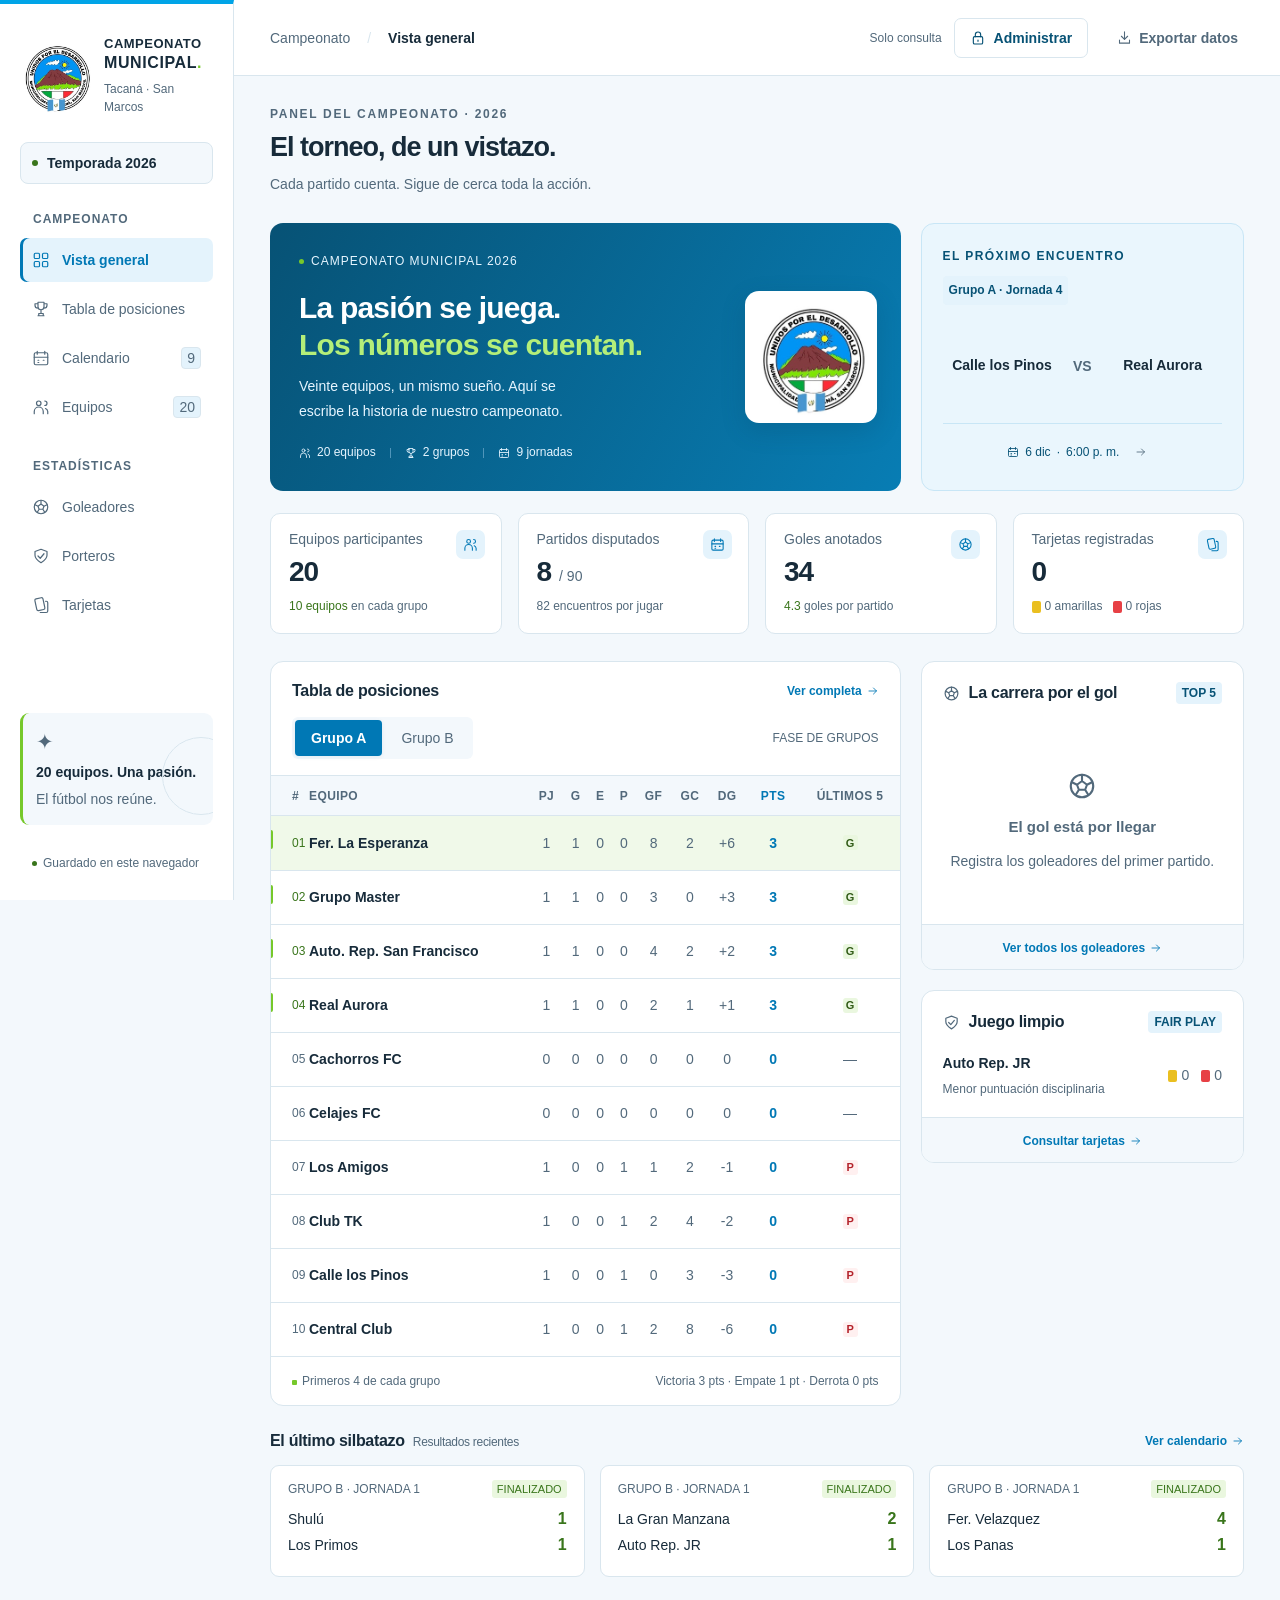
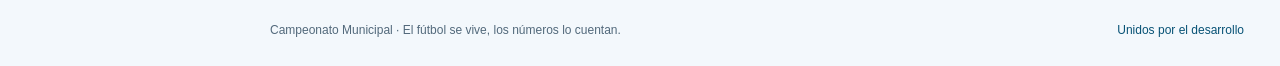
==== commit 57becd4c: "Cambios absolutos" ====
--- a/index.html
+++ b/index.html
@@ -3,10 +3,10 @@
 <head>
   <meta charset="UTF-8">
   <meta name="viewport" content="width=device-width, initial-scale=1.0">
-  <meta name="theme-color" content="#163f31">
-  <meta name="description" content="Tu campeonato de fútbol en un solo lugar. Dos grupos, veinte equipos y todas las estadísticas de la Copa Navidad.">
-  <title>Copa Navidad · Panel del campeonato</title>
-  <link rel="icon" href="data:image/svg+xml,%3Csvg xmlns='http://www.w3.org/2000/svg' viewBox='0 0 64 64'%3E%3Crect width='64' height='64' rx='18' fill='%23163f31'/%3E%3Ctext x='32' y='45' font-size='44' text-anchor='middle'%3E⚽%3C/text%3E%3C/svg%3E">
+  <meta name="theme-color" content="#0078b5">
+  <meta name="description" content="Tu campeonato de fútbol en un solo lugar. Dos grupos, veinte equipos y todas las estadísticas del Campeonato Municipal.">
+  <title>Campeonato Municipal · Panel del campeonato</title>
+  <link rel="icon" type="image/jpeg" href="assets/escudo-tacana.jpg">
   <link rel="stylesheet" href="styles.css">
   <script src="engine.js" defer></script>
   <script src="app.js" defer></script>
@@ -31,12 +31,14 @@
     <symbol id="i-edit" viewBox="0 0 24 24"><path d="m15 4 5 5M4 20l5-1L21 7a2 2 0 0 0-5-5L4 14v6Z"/></symbol>
     <symbol id="i-menu" viewBox="0 0 24 24"><path d="M4 6h16M4 12h16M4 18h16"/></symbol>
     <symbol id="i-close" viewBox="0 0 24 24"><path d="m6 6 12 12M18 6 6 18"/></symbol>
+    <symbol id="i-lock" viewBox="0 0 24 24"><rect x="5" y="10" width="14" height="11" rx="2"/><path d="M8 10V7a4 4 0 0 1 8 0v3m-4 5v2"/></symbol>
+    <symbol id="i-eye" viewBox="0 0 24 24"><path d="M2 12s4-7 10-7 10 7 10 7-4 7-10 7S2 12 2 12Z"/><circle cx="12" cy="12" r="3"/></symbol>
     <symbol id="i-search" viewBox="0 0 24 24"><circle cx="10.5" cy="10.5" r="6.5"/><path d="m16 16 5 5"/></symbol>
   </defs></svg>
   <div class="mobile-backdrop" id="mobile-backdrop"></div>
   <aside class="sidebar" id="sidebar">
-    <a class="brand" href="#inicio" aria-label="Copa Navidad, inicio"><span class="brand-mark"><svg class="icon"><use href="#i-ball"/></svg></span><span>COPA<span class="brand-second">NAVIDAD<span class="brand-dot">.</span></span></span></a>
-    <div class="edition"><span class="live-dot"></span><span id="edition-label">Temporada 2026</span><span class="edition-arrow">⌄</span></div>
+    <a class="brand" href="#inicio" aria-label="Campeonato Municipal, inicio"><span class="brand-mark"><img class="brand-logo" src="assets/escudo-tacana.jpg" width="72" height="72" alt="Escudo de la Municipalidad de Tacaná, San Marcos"></span><span class="brand-copy">CAMPEONATO<span class="brand-second">MUNICIPAL<span class="brand-dot">.</span></span><small class="brand-location">Tacaná · San Marcos</small></span></a>
+    <div class="edition"><span class="live-dot"></span><span id="edition-label">Temporada 2026</span></div>
     <p class="nav-caption">CAMPEONATO</p>
     <nav class="navigation" aria-label="Navegación principal">
       <a href="#inicio" data-view="inicio" class="nav-item active"><svg class="icon"><use href="#i-grid"/></svg>Vista general</a>
@@ -48,12 +50,12 @@
       <a href="#porteros" data-view="porteros" class="nav-item"><svg class="icon"><use href="#i-shield"/></svg>Porteros</a>
       <a href="#tarjetas" data-view="tarjetas" class="nav-item"><svg class="icon"><use href="#i-card"/></svg>Tarjetas</a>
     </nav>
-    <div class="sidebar-bottom"><div class="tournament-note"><span class="note-icon">✦</span><strong>20 equipos. Una pasión.</strong><span>El fútbol nos reúne.</span><div class="note-line"></div></div><button class="nav-item settings-button" data-action="settings"><svg class="icon"><use href="#i-settings"/></svg>Configurar torneo</button><div class="saved-indicator"><span class="live-dot"></span>Guardado en este navegador</div></div>
+    <div class="sidebar-bottom"><div class="tournament-note"><span class="note-icon">✦</span><strong>20 equipos. Una pasión.</strong><span>El fútbol nos reúne.</span><div class="note-line"></div></div><button id="settings-button" class="nav-item settings-button" data-action="settings" hidden><svg class="icon"><use href="#i-settings"/></svg>Configurar torneo</button><div class="saved-indicator"><span class="live-dot"></span>Guardado en este navegador</div></div>
   </aside>
   <div class="workspace">
-    <header class="topbar"><div class="topbar-location"><button class="icon-button menu-toggle" id="menu-toggle" aria-label="Abrir menú" aria-expanded="false"><svg class="icon"><use href="#i-menu"/></svg></button><span class="breadcrumb-home">Campeonato</span><span class="breadcrumb-divider">/</span><span id="breadcrumb">Vista general</span></div><div class="topbar-actions"><span class="demo-tag" id="demo-tag">DATOS DE EJEMPLO</span><button class="export-button" data-action="export"><svg class="icon"><use href="#i-download"/></svg><span>Exportar datos</span></button><div class="profile-avatar" aria-label="Organización del torneo">CN</div></div></header>
+    <header class="topbar"><div class="topbar-location"><button class="icon-button menu-toggle" id="menu-toggle" aria-label="Abrir menú" aria-expanded="false"><svg class="icon"><use href="#i-menu"/></svg></button><span class="breadcrumb-home">Campeonato</span><span class="breadcrumb-divider">/</span><span id="breadcrumb">Vista general</span></div><div class="topbar-actions"><div id="access-control" class="access-control"></div><button class="export-button" data-action="export" aria-label="Exportar datos"><svg class="icon"><use href="#i-download"/></svg><span>Exportar datos</span></button></div></header>
     <main id="main" tabindex="-1"></main>
-    <footer class="page-footer"><span><strong>Copa Navidad</strong> · El fútbol se vive, los números lo cuentan.</span><span>Hecho para tu campeonato <span class="footer-ball">⚽</span></span></footer>
+    <footer class="page-footer"><span><strong>Campeonato Municipal</strong> · El fútbol se vive, los números lo cuentan.</span><span><span class="footer-motto">Unidos por el desarrollo</span></span></footer>
   </div>
   <dialog id="modal" aria-labelledby="modal-title"><div id="modal-content"></div></dialog>
   <div class="toast" id="toast" role="status" aria-live="polite"></div>
--- a/styles.css
+++ b/styles.css
@@ -1,9 +1,552 @@
-:root{--green:#194c38;--forest:#153e30;--lime:#d5ef90;--ink:#202c28;--muted:#879089;--line:#e8ece6;--paper:#fff;--canvas:#f7f8f4;--radius:13px;--font:'Inter','Segoe UI',Arial,sans-serif}*{box-sizing:border-box}body{margin:0;background:var(--canvas);color:var(--ink);font-family:var(--font);font-size:14px;-webkit-font-smoothing:antialiased}button,input,select{font:inherit}button,a,input,select{touch-action:manipulation}button,a{ -webkit-tap-highlight-color:transparent}button{cursor:pointer}a{color:inherit;text-decoration:none}button{color:inherit}button:disabled{cursor:not-allowed;opacity:.45}button:focus-visible,a:focus-visible,input:focus-visible,select:focus-visible{outline:3px solid #9fbe68;outline-offset:3px}button{border:0;background:none}svg.icon{width:20px;height:20px;stroke:currentColor;stroke-width:1.7;fill:none;stroke-linecap:round;stroke-linejoin:round;flex:none}.icon-definitions{position:absolute;width:0;height:0;overflow:hidden}.sidebar{position:fixed;inset:0 auto 0 0;width:234px;z-index:30;background:#fff;border-right:1px solid var(--line);padding:32px 20px 20px;display:flex;flex-direction:column}.brand{display:flex;align-items:center;gap:11px;margin:0 11px 30px;font-size:16px;font-weight:800;letter-spacing:1.8px;line-height:1.3}.brand-mark{height:43px;width:43px;border-radius:12px;display:grid;place-items:center;background:var(--forest);color:var(--lime);transform:rotate(-7deg)}.brand-mark .icon{width:29px;height:29px;stroke-width:1.35}.brand-second{display:block;font-size:16px;letter-spacing:1.3px}.brand-dot{color:#7fa849}.edition{display:flex;align-items:center;gap:9px;background:#f7f8f4;border:1px solid var(--line);border-radius:8px;padding:12px 11px;font-size:11px;font-weight:600;margin-bottom:28px}.live-dot{height:6px;width:6px;border-radius:50%;background:#80a66b;display:inline-block;flex:none}.edition-arrow{margin-left:auto;color:#91988e;font-size:16px}.nav-caption{font-size:9px;letter-spacing:1.6px;font-weight:700;color:#979f98;padding:0 13px;margin:0 0 12px}.navigation .nav-caption{margin-top:30px}.nav-item{display:flex;gap:12px;align-items:center;min-height:44px;padding:10px 12px;color:#748078;font-size:12px;font-weight:500;border-radius:7px;margin-bottom:5px;text-align:left;width:100%;transition:background .15s,color .15s}.nav-item .icon{width:18px;height:18px;stroke-width:1.6}.nav-item:hover{background:#f5f7f1;color:var(--green)}.nav-item.active{background:#eaf0e3;color:var(--green);font-weight:650}.nav-count{margin-left:auto;font-size:10px;background:#f1f3ec;border:1px solid #e7eae1;border-radius:4px;padding:2px 5px;color:#818c7c}.sidebar-bottom{margin-top:auto;padding-top:25px}.tournament-note{border-radius:9px;background:#f6f7f0;padding:17px 13px;position:relative;overflow:hidden;margin-bottom:21px}.tournament-note strong{display:block;font-size:11px;margin:7px 0}.tournament-note>span:not(.note-icon){font-size:10px;color:#8a9584}.note-icon{color:#789451;font-size:21px}.note-line{position:absolute;width:78px;height:78px;border:1px solid #e4e8d8;border-radius:50%;right:-27px;top:24px}.settings-button{font-size:11px}.saved-indicator{font-size:9px;color:#939d91;display:flex;align-items:center;gap:6px;padding:10px 12px}.saved-indicator .live-dot{height:5px;width:5px}.workspace{margin-left:234px}.topbar{height:76px;display:flex;justify-content:space-between;align-items:center;padding:0 36px;border-bottom:1px solid var(--line);background:#fff}.topbar-location,.topbar-actions{display:flex;align-items:center;gap:17px;font-size:11px}.breadcrumb-home{color:#949b95}.breadcrumb-divider{color:#c5cbc2}.topbar-location #breadcrumb{font-weight:600}.topbar-actions{gap:23px}.demo-tag{color:#8e916f;border:1px solid #e3e5d3;background:#fafbf2;border-radius:4px;font-size:8px;letter-spacing:.8px;font-weight:700;padding:6px 8px}.export-button{display:flex;align-items:center;gap:7px;color:#637165;font-size:11px;font-weight:600}.export-button .icon{width:15px;height:15px}.export-button:hover{color:var(--green)}.profile-avatar{width:32px;height:32px;border:3px solid #fff;box-shadow:0 0 0 1px #e5e9de;background:#f0f3e8;border-radius:50%;display:grid;place-items:center;color:var(--green);font-size:9px;font-weight:750}.menu-toggle{display:none}main{padding:31px 36px 22px;max-width:1580px;margin:0 auto;min-height:calc(100vh - 145px)}.page-heading{display:flex;align-items:center;justify-content:space-between;margin-bottom:26px;gap:15px}.eyebrow{font-size:9px;letter-spacing:1.7px;color:#8e988a;font-weight:650;margin:0 0 9px}.page-heading h1{font-size:27px;letter-spacing:-1px;line-height:1.2;font-weight:650;margin:0 0 8px}.page-subtitle{font-size:11px;color:#8b948a;margin:0;line-height:1.7}.button{display:inline-flex;justify-content:center;align-items:center;gap:8px;border-radius:7px;padding:11px 15px;font-size:11px;font-weight:600;min-height:38px;white-space:nowrap;transition:background .15s,transform .15s}.button .icon{width:16px;height:16px}.button-primary{background:var(--green);color:#fff;box-shadow:0 2px 2px #173d3010}.button-primary:hover{background:#236448}.button-outline{background:#fff;border:1px solid #dfe5d9;color:#5e6e5c}.button-outline:hover{background:#f3f6ed}.button-soft{background:#edf3e5;color:var(--green)}.button-danger{background:#fff1ed;color:#aa4a3e}.button-small{padding:7px 10px;min-height:30px;font-size:10px}.hero-row{display:grid;grid-template-columns:minmax(0,1.95fr) minmax(280px,1fr);gap:20px;margin-bottom:22px}.hero{position:relative;overflow:hidden;background:var(--forest);border-radius:var(--radius);min-height:220px;padding:27px 29px;color:white;isolation:isolate}.hero:after{content:'';position:absolute;inset:0;background:linear-gradient(100deg,#143f32 15%,transparent 100%);z-index:-1}.hero-kicker{display:inline-flex;align-items:center;gap:7px;letter-spacing:1.5px;font-weight:500;font-size:8px;color:#d9edc8}.hero-kicker .live-dot{background:#d5ef90;width:5px;height:5px}.hero h2{font-weight:550;font-size:30px;letter-spacing:-.8px;line-height:1.22;margin:18px 0 10px;position:relative;z-index:1}.hero h2 span{color:var(--lime)}.hero p{font-size:10px;color:#b7c8b8;max-width:265px;line-height:1.8;margin:0}.hero-bottom{display:flex;align-items:center;gap:15px;margin-top:19px;font-size:9px;color:#dce8d5}.hero-bottom>span{display:flex;align-items:center;gap:6px}.hero-bottom .icon{width:12px;height:12px}.hero-bottom .separator{height:10px;width:1px;background:#52715b}.pitch-art{position:absolute;width:286px;height:286px;right:-54px;top:-34px;opacity:.28;transform:rotate(-25deg);z-index:-2;color:#bcd297}.hero-ball{position:absolute;right:65px;bottom:51px;width:50px!important;height:50px!important;color:#d5ef90;opacity:.8;stroke-width:.6!important;transform:rotate(17deg)}.next-card{border:1px solid #e7e8da;border-radius:var(--radius);background:#f3f4e9;padding:22px 21px;display:flex;flex-direction:column;justify-content:space-between}.card-overline{font-size:8px;letter-spacing:1.4px;font-weight:650;color:#83906f;display:flex;align-items:center;justify-content:space-between}.round-pill{font-size:8px;letter-spacing:0;background:#e6e9d8;padding:4px 6px;border-radius:4px;color:#70805f}.versus-row{display:grid;grid-template-columns:1fr 28px 1fr;align-items:center;gap:7px;text-align:center;margin:19px 0 15px}.versus-team{display:flex;flex-direction:column;align-items:center;gap:9px;min-width:0}.versus-team strong{font-size:10px;font-weight:650;overflow:hidden;text-overflow:ellipsis;max-width:100%;white-space:nowrap}.versus{font-size:10px;color:#a0a78e;font-weight:600}.crest{--team-color:#335f48;display:inline-flex;align-items:center;justify-content:center;flex:none;width:28px;height:30px;background:color-mix(in srgb,var(--team-color) 10%,white);color:var(--team-color);border:1px solid color-mix(in srgb,var(--team-color) 22%,white);border-radius:5px 5px 11px 11px;font-size:8px;font-weight:800;letter-spacing:-.3px;position:relative;overflow:hidden}.crest:before{content:'';position:absolute;width:11px;height:60px;background:currentColor;opacity:.08;transform:rotate(30deg);left:3px}.crest-lg{width:43px;height:48px;border-radius:7px 7px 16px 16px;font-size:12px;border-width:2px}.crest-sm{width:24px;height:26px;font-size:7px;border-radius:4px 4px 8px 8px}.next-meta{display:flex;align-items:center;justify-content:center;gap:6px;color:#7e886d;font-size:9px;padding-top:12px;border-top:1px solid #e1e5d3}.next-meta .icon{width:12px;height:12px}.stats-grid{display:grid;grid-template-columns:repeat(4,minmax(0,1fr));gap:16px;margin-bottom:27px}.stat-card{background:#fff;border:1px solid var(--line);border-radius:10px;padding:17px 18px;position:relative}.stat-label{font-size:10px;color:#899286;margin-bottom:11px}.stat-value{font-size:28px;letter-spacing:-1px;font-weight:650;line-height:1;display:flex;gap:8px;align-items:baseline}.stat-value small{font-size:10px;color:#97a08e;font-weight:400;letter-spacing:0}.stat-icon{position:absolute;right:16px;top:16px;background:#f2f5e9;width:29px;height:29px;border-radius:7px;color:#7e9268;display:grid;place-items:center}.stat-icon .icon{height:15px;width:15px}.stat-bottom{font-size:9px;color:#99a28f;margin-top:11px}.stat-bottom strong{color:#678557;font-weight:500}.dashboard-grid{display:grid;grid-template-columns:minmax(0,1.95fr) minmax(280px,1fr);gap:20px;align-items:start}.panel{border:1px solid var(--line);border-radius:var(--radius);background:#fff;overflow:hidden}.panel-heading{display:flex;justify-content:space-between;align-items:center;padding:20px 21px 17px;gap:10px}.panel-title{font-size:14px;letter-spacing:-.25px;font-weight:650;margin:0;display:flex;align-items:center;gap:9px}.panel-title .icon{width:17px;height:17px;color:#87977a}.text-link{font-size:9px;font-weight:600;color:#829373;display:inline-flex;align-items:center;gap:5px;white-space:nowrap}.text-link .icon{width:12px;height:12px}.text-link:hover{color:var(--green)}.table-toolbar{display:flex;align-items:center;justify-content:space-between;padding:0 21px 16px}.segmented{display:flex;gap:3px;padding:3px;background:#f5f6f0;border-radius:6px;width:max-content}.segmented button{font-size:10px;font-weight:500;padding:7px 16px;border-radius:4px;color:#8c9687}.segmented button.active{background:#fff;color:var(--green);box-shadow:0 1px 4px #152d2510;font-weight:650}.toolbar-note{font-size:8px;color:#a0a894}.table-scroll{overflow-x:auto}table{border-collapse:collapse;width:100%;text-align:left;white-space:nowrap}th{font-size:8px;letter-spacing:.4px;color:#919b89;font-weight:550;background:#fafbf7;height:34px;border-top:1px solid #f0f2e9;border-bottom:1px solid #edf0e5}td{font-size:10px;height:47px;border-bottom:1px solid #f0f2ec;color:#6f7c68}tr:last-child td{border-bottom:0}td:first-child,th:first-child{padding-left:21px}td:last-child,th:last-child{padding-right:21px}th.numeric,td.numeric{text-align:center;padding:0 5px}th.points,td.points{text-align:center;padding:0 9px;color:var(--green);font-weight:700}.team-cell{display:flex;gap:10px;align-items:center;min-width:138px;color:#4c5a49;font-weight:550}.position{width:37px;position:relative;font-size:9px;color:#98a18e}.position-qualified:before{content:'';width:2px;height:19px;position:absolute;left:0;top:14px;background:#98b97b;border-radius:0 2px 2px 0}.position-qualified{color:#507442}.leader-row{background:#f8faf3}.form-dots{display:flex;gap:3px;justify-content:center}.form-dot{width:15px;height:15px;font-size:7px;font-weight:600;border-radius:3px;display:inline-flex;align-items:center;justify-content:center}.form-W{background:#e8f1de;color:#6d8c4f}.form-D{background:#f1f0e8;color:#9b9e7d}.form-L{background:#f9eae4;color:#c68e76}.table-legend{padding:14px 21px;border-top:1px solid var(--line);font-size:8px;display:flex;gap:13px;color:#a0a894;align-items:center}.legend-swatch{width:5px;height:5px;background:#9cbd7a;border-radius:1px;display:inline-block;margin-right:5px}.table-legend .rules{margin-left:auto}.side-panels{display:flex;flex-direction:column;gap:20px}.leader-list{padding:0 19px}.leader-item{display:flex;align-items:center;gap:10px;min-height:59px;border-bottom:1px solid #f0f2e9}.leader-item:last-child{border:0}.leader-rank{font-size:9px;color:#9ba48e;width:9px}.player-avatar{width:32px;height:32px;display:grid;place-items:center;border-radius:50%;background:#eff2e8;color:#849476;font-size:10px;font-weight:600;flex:none}.player-avatar.first{background:#e8efda;color:#6e814e}.player-info{min-width:0;flex:1}.player-info strong{display:block;font-size:10px;font-weight:600;margin-bottom:5px;overflow:hidden;text-overflow:ellipsis;white-space:nowrap}.player-info span{font-size:8px;color:#9aa48d;display:flex;align-items:center;gap:5px}.team-color-dot{width:5px;height:5px;border-radius:50%;display:inline-block;background:var(--team-color)}.leader-score{font-size:16px;letter-spacing:-.7px;font-weight:650;color:var(--green)}.leader-score small{font-size:8px;color:#9caa90;letter-spacing:0;font-weight:400;display:block;text-align:right;margin-top:3px}.panel-footer{padding:13px 19px;border-top:1px solid var(--line);background:#fcfdf9;text-align:center}.fairplay-content{display:flex;align-items:center;gap:15px;padding:3px 21px 20px}.fairplay-content .crest{width:36px;height:40px;font-size:10px}.fairplay-team{flex:1}.fairplay-team strong{font-size:11px;font-weight:600;display:block;margin-bottom:5px}.fairplay-team span{font-size:9px;color:#98a18e}.card-badges{display:flex;gap:12px;align-items:center;font-size:10px;color:#737f69}.mini-card{width:9px;height:12px;background:#e9c55c;display:inline-block;border-radius:2px;margin-right:4px;vertical-align:middle}.mini-card.red{background:#da8173}.matches-section{margin-top:26px}.section-heading{display:flex;align-items:center;justify-content:space-between;margin-bottom:15px}.section-heading h2{font-size:14px;letter-spacing:-.3px;margin:0;font-weight:650}.section-heading .label-small{color:#9ba38f;font-size:9px;margin-left:8px;font-weight:400}.mini-matches{display:grid;grid-template-columns:repeat(3,minmax(0,1fr));gap:15px}.mini-match{background:#fff;border:1px solid var(--line);border-radius:9px;padding:14px 17px;cursor:pointer;text-align:left;width:100%}.mini-match:hover{border-color:#b8c9a4}.match-label{display:flex;align-items:center;justify-content:space-between;color:#9ba58d;font-size:8px;margin-bottom:12px}.match-label .finished{color:#82936d;background:#f0f4e8;font-size:7px;padding:3px 5px;border-radius:3px}.mini-team{display:flex;align-items:center;gap:8px;margin:8px 0;font-size:10px;font-weight:500}.mini-team .crest{width:19px;height:21px;font-size:6px}.mini-team strong{margin-left:auto;font-size:13px;color:#516448}.page-footer{font-size:8px;color:#a1a88f;padding:21px 36px 25px;display:flex;justify-content:space-between;gap:15px;max-width:1580px;margin:0 auto}.page-footer strong{font-weight:500;color:#8d9b7c}.footer-ball{font-size:10px;margin-left:4px}.filter-bar{display:flex;align-items:center;justify-content:space-between;gap:12px;margin-bottom:23px;flex-wrap:wrap}.filter-group{display:flex;align-items:center;gap:12px}.select-control{padding:10px 32px 10px 12px;border:1px solid #dfe5d8;border-radius:7px;background:#fff;font-size:11px;color:#67735e;min-height:38px}.search-box{display:flex;align-items:center;gap:8px;border:1px solid #dfe5d8;border-radius:7px;background:#fff;padding:0 11px}.search-box .icon{width:15px;height:15px;color:#a0a993}.search-box input{width:170px;background:transparent;border:0;outline:0;padding:10px 0;font-size:11px;color:var(--ink)}.schedule-list{display:flex;flex-direction:column;gap:15px}.schedule-day{font-size:10px;color:#8f9a82;letter-spacing:.4px;margin:12px 0 0;font-weight:600}.fixture{display:grid;grid-template-columns:80px 1fr 70px 1fr 145px 100px;align-items:center;gap:15px;background:#fff;border:1px solid var(--line);border-radius:10px;padding:18px 20px;min-height:90px}.fixture-info{font-size:9px;color:#9aa48b;line-height:1.8}.fixture-info strong{display:block;font-size:10px;color:#63745a;font-weight:550}.fixture-team{display:flex;align-items:center;gap:10px;font-size:12px;font-weight:550}.fixture-team.home{justify-content:flex-end;text-align:right}.fixture-team.home .crest{order:2}.fixture-score{font-size:21px;font-weight:650;letter-spacing:1px;text-align:center;color:var(--green)}.fixture-score.pending{font-size:12px;color:#a3ac98;font-weight:500;letter-spacing:1px}.fixture-location{font-size:9px;color:#99a38b;line-height:1.8}.fixture-location .status{font-size:8px;color:#79915f;background:#eff4e7;padding:3px 6px;border-radius:3px;display:inline-block}.fixture .button{min-height:32px;font-size:9px;padding:8px}.teams-grid{display:grid;grid-template-columns:repeat(4,minmax(0,1fr));gap:18px}.team-card{padding:21px;background:#fff;border:1px solid var(--line);border-radius:11px;position:relative}.team-group{position:absolute;right:15px;top:15px;color:#95a180;font-size:8px;background:#f3f6ec;padding:5px;border-radius:4px}.team-card h2{font-size:14px;letter-spacing:-.3px;margin:16px 0 7px;font-weight:600}.team-card p{font-size:10px;color:#9ca58e;margin:0}.team-card-bottom{margin-top:20px;border-top:1px solid var(--line);padding-top:13px;display:flex;justify-content:space-between;align-items:center}.team-card-bottom span{font-size:9px;color:#9aa489}.team-card-bottom strong{color:#526e40;font-size:16px;letter-spacing:-.5px}.full-stats-table td{height:66px;font-size:12px}.full-stats-table th{height:39px;font-size:9px}.full-stats-table .player-cell{display:flex;gap:12px;align-items:center;font-weight:550}.full-stats-table .player-cell small{display:block;font-size:9px;color:#a1a994;font-weight:400;margin-top:5px}.full-stats-table .team-cell{font-size:11px}.number-highlight{font-size:19px;font-weight:650;color:var(--green)}.stats-explanation{font-size:11px;color:#8b9780;line-height:1.8;margin-top:18px}.stats-summary{display:flex;gap:15px;margin-bottom:23px}.stats-summary .stat-card{flex:1;max-width:270px}.empty-state{text-align:center;padding:50px 25px;color:#91a080;font-size:12px;line-height:1.9}.empty-state .icon{width:30px;height:30px;display:block;margin:0 auto 12px}.empty-state strong{display:block;color:#667a56;font-size:15px;margin-bottom:6px}.icon-button{display:inline-flex;align-items:center;justify-content:center;width:32px;height:32px;border-radius:6px;color:#8a967d;flex:none}.icon-button:hover{background:#eef2e7}.mobile-backdrop{display:none}dialog{border:1px solid #e0e6d6;padding:0;width:min(690px,calc(100% - 28px));max-height:calc(100dvh - 42px);border-radius:15px;color:var(--ink);box-shadow:0 25px 90px #14271f30;overflow:auto}dialog::backdrop{background:#142a2366;backdrop-filter:blur(3px)}.modal-heading{display:flex;justify-content:space-between;align-items:flex-start;padding:24px 26px 18px;border-bottom:1px solid var(--line);gap:15px}.modal-heading h2{font-size:20px;letter-spacing:-.5px;margin:0 0 7px;font-weight:650}.modal-heading p{font-size:11px;color:#929d85;margin:0;line-height:1.6}.modal-body{padding:22px 26px}.modal-footer{display:flex;justify-content:flex-end;gap:9px;padding:17px 26px;border-top:1px solid var(--line);background:#fbfcf8;flex-wrap:wrap}.field{display:flex;flex-direction:column;gap:7px;font-size:11px;color:#708160;min-width:0}.field input,.field select{border:1px solid #dfe5d7;border-radius:6px;padding:10px 12px;color:#435337;background:#fff;width:100%;min-height:37px}.field input[type=color]{padding:4px;height:38px}.fields-row{display:grid;grid-template-columns:1fr 1fr;gap:15px;margin-bottom:18px}.result-teams{display:grid;grid-template-columns:1fr 40px 1fr;align-items:center;margin:8px 0 25px;text-align:center;gap:15px}.score-field{display:flex;align-items:center;flex-direction:column;gap:9px;font-size:12px;font-weight:600}.score-field input{width:77px;text-align:center;font-size:30px;font-weight:600;padding:10px;border:1px solid #d8e2c9;border-radius:8px;color:var(--green);background:#f8faf3}.result-dash{color:#a1aa95;font-size:25px;margin-top:75px}.event-section{margin-top:23px}.event-section h3{font-size:12px;margin:0 0 12px;display:flex;align-items:center;gap:8px}.event-table th{text-transform:none;font-size:9px;letter-spacing:0;height:31px}.event-table td{height:43px;font-size:10px}.event-table td:first-child,.event-table th:first-child{padding-left:10px}.event-table td:last-child,.event-table th:last-child{padding-right:8px}.event-table input[type=number]{width:43px;border:1px solid #e1e6d8;border-radius:5px;padding:6px;font-size:11px;text-align:center;color:#5d704d}.event-table .numeric{width:61px}.keeper-select{display:flex;align-items:center;gap:9px;font-size:10px;color:#80926b;margin-top:12px}.keeper-select select{border:1px solid #e0e5d6;border-radius:5px;padding:7px;background:#fff;color:#5c7248;font-size:10px;flex:1}.form-hint{font-size:10px;color:#98a486;line-height:1.7;margin:15px 0 0}.form-error{font-size:11px;line-height:1.7;color:#b15c45;background:#fcf1eb;border-radius:6px;padding:10px;margin:13px 0 0;display:none}.form-error.visible{display:block}.section-divider{border:0;border-top:1px solid var(--line);margin:22px 0}.settings-section h3{font-size:12px;margin:0 0 8px}.settings-section p{font-size:11px;line-height:1.8;color:#8f9d7e;margin:0 0 13px}.settings-actions{display:flex;gap:9px;flex-wrap:wrap}.roster-row{display:grid;grid-template-columns:45px 1fr 102px 28px;gap:8px;align-items:center;margin-bottom:9px}.roster-row input,.roster-row select{min-width:0;width:100%;border:1px solid #dfe5d7;border-radius:5px;padding:8px;font-size:10px;color:#637555;background:#fff}.roster-labels{font-size:9px;color:#98a589;margin-bottom:9px}.confirm-note{background:#f4f6ed;border:1px solid #e1e8d4;padding:15px;border-radius:8px;font-size:12px;line-height:1.9;color:#748563}.toast{position:fixed;bottom:24px;left:calc(50% + 117px);transform:translate(-50%,20px);opacity:0;background:#1d4935;color:#fff;padding:13px 20px;border-radius:9px;font-size:12px;box-shadow:0 5px 30px #132d2520;z-index:100;pointer-events:none;transition:.2s;max-width:calc(100% - 30px)}.toast.visible{opacity:1;transform:translate(-50%,0)}.noscript{position:fixed;inset:auto 10px 10px;background:#fff3d5;padding:15px;border:1px solid #e5d3a6;border-radius:7px;z-index:100}.all-groups-tables{display:grid;grid-template-columns:1fr;gap:22px}.chooser-list{display:flex;flex-direction:column;gap:8px}.chooser-item{display:flex;align-items:center;justify-content:space-between;gap:15px;border:1px solid var(--line);padding:13px;border-radius:7px;text-align:left;width:100%;font-size:11px}.chooser-item:hover{background:#f5f8ee}.chooser-item span{color:#95a283;font-size:10px}.local-notice{background:#f4f6ed;border:1px solid #e5eadb;padding:11px 14px;border-radius:7px;font-size:10px;color:#8a987a;line-height:1.7;margin-bottom:20px}
-.sr-only{position:absolute!important;width:1px!important;height:1px!important;padding:0!important;margin:-1px!important;overflow:hidden!important;clip:rect(0,0,0,0)!important;white-space:nowrap!important;border:0!important}[hidden]{display:none!important}
-@media(min-width:801px){.menu-toggle{display:none}}
-@media(min-width:1550px){.hero{min-height:238px}.hero h2{font-size:35px}.hero p{font-size:11px}.hero-ball{right:95px}.pitch-art{right:-20px}.hero-bottom{margin-top:21px}td{height:49px}.stat-card{padding:20px}.panel-heading{padding-top:23px}.next-card{padding:25px}.leader-item{min-height:64px}.hero-row,.dashboard-grid{grid-template-columns:minmax(0,2fr) minmax(310px,1fr)}}
-@media(max-width:1250px){.sidebar{width:211px;padding-left:14px;padding-right:14px}.workspace{margin-left:211px}main{padding:27px 25px 20px}.topbar{padding:0 25px}.hero-row,.dashboard-grid{grid-template-columns:minmax(0,1.75fr) minmax(260px,1fr);gap:16px}.hero{padding:25px 24px}.hero h2{font-size:27px}.hero-ball{right:27px}.pitch-art{right:-90px}.panel-heading{padding:18px 15px}.table-toolbar{padding-left:15px;padding-right:15px}.team-cell{gap:7px;min-width:123px;font-size:9px}td:first-child,th:first-child{padding-left:15px}td:last-child,th:last-child{padding-right:15px}.form-dots{gap:2px}.form-dot{width:13px;height:14px;font-size:6px}.toolbar-note{display:none}.fixture{grid-template-columns:65px 1fr 45px 1fr 95px;gap:12px}.fixture-location{display:none}.teams-grid{grid-template-columns:repeat(3,minmax(0,1fr))}.toast{left:calc(50% + 105px)}.page-footer{padding-left:25px;padding-right:25px}.hero-bottom{gap:10px;font-size:8px}.leader-list{padding:0 15px}.leader-item{gap:8px}.player-info strong{font-size:9px}}
-@media(max-width:1050px){.sidebar{width:190px;padding-left:11px;padding-right:11px}.workspace{margin-left:190px}.nav-item{font-size:10px;gap:8px}.brand{margin-left:9px;gap:9px;font-size:14px}.brand-second{font-size:14px}.brand-mark{width:37px;height:40px}.edition{font-size:10px}.dashboard-grid{grid-template-columns:minmax(0,1fr)}.side-panels{display:grid;grid-template-columns:1.4fr 1fr;align-items:start}.hero-row{grid-template-columns:minmax(0,1.5fr) minmax(240px,1fr)}.hero h2{font-size:25px}.hero-ball{display:none}.stats-grid{gap:10px}.stat-card{padding:15px 13px}.stat-value{font-size:25px}.stat-icon{width:24px;height:24px;right:12px;top:12px}.stat-label{font-size:9px}.stat-bottom{font-size:8px}.demo-tag{display:none}.full-stats-table .team-cell{min-width:140px}.teams-grid{grid-template-columns:repeat(3,minmax(0,1fr))}.team-card{padding:17px}.team-card h2{font-size:12px}.toast{left:calc(50% + 95px)}.position-qualified:before{top:14px}.form-dot{width:17px;height:17px;font-size:8px}.team-cell{font-size:11px}.sidebar-bottom{padding-top:12px}.tournament-note{display:none}}
-@media(max-width:800px){.sidebar{transform:translateX(-100%);width:234px;transition:transform .2s}.workspace{margin-left:0}.sidebar.open{transform:translateX(0)}.mobile-backdrop.visible{display:block;position:fixed;inset:0;background:#19332966;z-index:29}.menu-toggle{display:flex}.topbar{height:65px;padding:0 22px}.topbar-location{gap:11px}.topbar-actions{gap:17px}.nav-item{font-size:12px;gap:12px}.brand{font-size:16px}.brand-second{font-size:16px}.tournament-note{display:block}.sidebar-bottom{padding-top:25px}.toast{left:50%}.teams-grid{grid-template-columns:repeat(3,minmax(0,1fr))}main{padding:25px 22px}.page-heading h1{font-size:25px}.hero-row{grid-template-columns:minmax(0,1.6fr) minmax(230px,1fr)}.page-footer{padding-left:22px;padding-right:22px}.fixture-team{font-size:11px}.hero h2{font-size:27px}.tournament-note{display:block}.nav-caption{font-size:9px}.edition{font-size:11px}}
-@media(max-width:600px){.topbar{padding:0 16px}.topbar-location{gap:8px;font-size:10px}.breadcrumb-home,.breadcrumb-divider{display:none}.topbar-actions{gap:13px}.export-button{font-size:10px}.profile-avatar{width:28px;height:28px;font-size:8px}main{padding:23px 16px 15px}.page-heading{align-items:flex-start;margin-bottom:21px;gap:10px}.page-heading h1{font-size:24px;letter-spacing:-.8px}.page-subtitle{font-size:10px;max-width:230px}.eyebrow{font-size:8px;letter-spacing:1.3px}.page-heading>.button{font-size:0;width:35px;min-width:35px;height:35px;padding:0;margin-top:20px}.page-heading>.button .icon{width:18px;height:18px}.hero-row{grid-template-columns:1fr;gap:14px;margin-bottom:18px}.hero{min-height:215px;padding:25px}.hero h2{font-size:30px;margin-top:18px}.hero p{max-width:235px}.pitch-art{right:-75px;opacity:.23}.hero-ball{display:block;right:27px;bottom:62px;width:42px!important;height:42px!important;opacity:.65}.next-card{padding:17px 20px;display:grid;grid-template-columns:1fr 1fr;gap:5px 15px}.card-overline{grid-column:1/-1}.versus-row{grid-column:1/-1;margin:13px 0 6px;grid-template-columns:1fr 40px 1fr}.versus-team{flex-direction:row;gap:9px;justify-content:center}.versus-team strong{font-size:11px}.versus-team .crest-lg{width:29px;height:33px;font-size:8px}.next-meta{grid-column:1/-1;margin-top:5px;font-size:9px;padding-top:11px}.stats-grid{grid-template-columns:repeat(2,minmax(0,1fr));gap:10px;margin-bottom:22px}.stat-card{padding:16px}.stat-value{font-size:27px}.stat-label{font-size:10px}.stat-bottom{font-size:9px}.stat-icon{right:14px;top:14px}.dashboard-grid{gap:15px}.side-panels{display:flex;gap:15px}.panel-heading{padding:18px 16px}.panel-title{font-size:13px}.text-link{font-size:9px}.table-toolbar{padding:0 16px 13px}.segmented button{padding:7px 13px}.team-cell{font-size:10px;min-width:124px;gap:7px}.table-scroll table{min-width:510px}.dashboard-grid .standings-table{min-width:510px}.table-legend{padding:12px 16px;font-size:8px;flex-wrap:wrap;gap:7px}.table-legend .rules{margin-left:0}.form-dot{width:15px;height:15px;font-size:7px}.leader-item{min-height:63px}.player-info strong{font-size:11px}.player-info span{font-size:9px}.leader-score{font-size:19px}.leader-list{padding:0 18px}.mini-matches{grid-template-columns:1fr}.mini-match{padding:15px 18px}.mini-team{font-size:11px}.page-footer{padding:17px 16px 24px;font-size:8px;flex-direction:column;gap:10px;line-height:1.7}.page-footer>span:last-child{display:none}.teams-grid{grid-template-columns:repeat(2,minmax(0,1fr));gap:11px}.team-card{padding:16px}.team-card h2{font-size:12px;line-height:1.5}.team-group{font-size:7px;right:12px;top:12px}.team-card-bottom{align-items:center;gap:7px}.team-card-bottom .text-link{font-size:8px}.filter-bar{gap:12px}.filter-group{gap:8px;flex-wrap:wrap}.select-control{font-size:10px;padding:9px 25px 9px 10px}.search-box{width:100%}.search-box input{width:100%}.fixture{grid-template-columns:1fr 42px 1fr;gap:8px;padding:14px}.fixture-info{grid-column:1/-1;display:flex;gap:7px;align-items:center;margin-bottom:4px;font-size:8px}.fixture-info strong{font-size:8px}.fixture-team{font-size:10px;flex-direction:column!important;gap:8px;text-align:center!important}.fixture-team.home .crest{order:0}.fixture .button{grid-column:1/-1;margin-top:5px;min-height:30px;background:#f3f6ed;color:#7b9067}.fixture-score{font-size:21px}.full-stats-table td{font-size:11px}.full-stats-table .player-cell{gap:8px}.full-stats-table .team-cell{min-width:110px;font-size:10px}.full-stats-table .player-avatar{width:27px;height:27px;font-size:9px}.stats-summary{gap:10px}.stats-summary .stat-card{max-width:none}.stats-summary .stat-value{font-size:23px}.number-highlight{font-size:17px}.modal-heading{padding:20px}.modal-body{padding:19px 20px}.modal-footer{padding:15px 20px}.modal-heading h2{font-size:18px}.result-teams{gap:8px;grid-template-columns:1fr 20px 1fr}.score-field{font-size:11px}.score-field input{font-size:27px;width:70px}.event-table input[type=number]{width:38px;padding:6px 3px}.event-table .numeric{width:46px}.event-table td:first-child{font-size:9px;white-space:normal}.roster-row{grid-template-columns:37px 1fr 86px 20px;gap:5px}.roster-row input,.roster-row select{padding:7px 4px;font-size:9px}.fields-row{gap:12px}.field{font-size:10px}.field input,.field select{font-size:11px;padding:9px}.toast{font-size:11px;text-align:center;width:max-content}.toolbar-note{display:none}.schedule-day{font-size:9px}.result-dash{margin-top:72px}.hero-bottom{font-size:8px;gap:12px}.local-notice{font-size:9px}}
-@media(prefers-reduced-motion:reduce){*,*:before,*:after{transition:none!important;scroll-behavior:auto!important}}
+:root{--primary:#0078b5;--primary-dark:#075275;--sky:#00a4e7;--accent-green:#76c82b;--success:#39751b;--danger:#b4232b;--ink:#172b3a;--muted:#52697b;--line:#d9e6ee;--paper:#fff;--canvas:#f3f8fc;--radius:13px;--font:'Inter','Segoe UI',Arial,sans-serif;--green:var(--primary);--forest:var(--primary-dark);--lime:#b4ee79}
+*{box-sizing:border-box}
+body{margin:0;background:var(--canvas);color:var(--ink);font-family:var(--font);font-size:16px;-webkit-font-smoothing:antialiased}
+button,input,select{font:inherit}
+button,a,input,select{touch-action:manipulation}
+button,a{ -webkit-tap-highlight-color:transparent}
+button{cursor:pointer}
+a{color:inherit;text-decoration:none}
+button{color:inherit}
+button:disabled{cursor:not-allowed;opacity:.45}
+button:focus-visible,a:focus-visible,input:focus-visible,select:focus-visible{outline:3px solid var(--sky);outline-offset:3px}
+button{border:0;background:none}
+svg.icon{width:20px;height:20px;stroke:currentColor;stroke-width:1.7;fill:none;stroke-linecap:round;stroke-linejoin:round;flex:none}
+.icon-definitions{position:absolute;width:0;height:0;overflow:hidden}
+.sidebar{position:fixed;inset:0 auto 0 0;width:234px;z-index:30;background:#fff;border-right:1px solid var(--line);padding:32px 20px 20px;display:flex;flex-direction:column}
+.brand{display:flex;align-items:center;gap:11px;margin:0 11px 30px;font-size:16px;font-weight:800;letter-spacing:1.8px;line-height:1.3}
+.brand-mark{height:43px;width:43px;border-radius:12px;display:grid;place-items:center;background:var(--forest);color:var(--lime);transform:rotate(-7deg)}
+.brand-second{display:block;font-size:16px;letter-spacing:1.3px}
+.brand-dot{color:var(--accent-green)}
+.edition{display:flex;align-items:center;gap:9px;background:var(--canvas);border:1px solid var(--line);border-radius:8px;padding:12px 11px;font-size:14px;font-weight:600;margin-bottom:28px}
+.live-dot{height:6px;width:6px;border-radius:50%;background:var(--accent-green);display:inline-block;flex:none}
+.nav-caption{font-size:12px;letter-spacing:1.6px;font-weight:700;color:var(--muted);padding:0 13px;margin:0 0 12px}
+.navigation .nav-caption{margin-top:30px}
+.nav-item{display:flex;gap:12px;align-items:center;min-height:44px;padding:10px 12px;color:var(--muted);font-size:14px;font-weight:500;border-radius:7px;margin-bottom:5px;text-align:left;width:100%;transition:background .15s,color .15s}
+.nav-item .icon{width:18px;height:18px;stroke-width:1.6}
+.nav-item:hover{background:var(--canvas);color:var(--green)}
+.nav-item.active{background:#e4f3fc;color:var(--green);font-weight:650}
+.nav-count{margin-left:auto;font-size:14px;background:#e4f3fc;border:1px solid var(--line);border-radius:4px;padding:2px 5px;color:var(--muted)}
+.sidebar-bottom{margin-top:auto;padding-top:25px}
+.tournament-note{border-radius:9px;background:var(--canvas);padding:17px 13px;position:relative;overflow:hidden;margin-bottom:21px}
+.tournament-note strong{display:block;font-size:14px;margin:7px 0}
+.tournament-note>span:not(.note-icon){font-size:14px;color:var(--muted)}
+.note-icon{color:var(--muted);font-size:21px}
+.note-line{position:absolute;width:78px;height:78px;border:1px solid var(--line);border-radius:50%;right:-27px;top:24px}
+.settings-button{font-size:14px}
+.saved-indicator{font-size:12px;color:var(--muted);display:flex;align-items:center;gap:6px;padding:10px 12px}
+.saved-indicator .live-dot{height:5px;width:5px}
+.workspace{margin-left:234px}
+.topbar{height:76px;display:flex;justify-content:space-between;align-items:center;padding:0 36px;border-bottom:1px solid var(--line);background:#fff}
+.topbar-location,.topbar-actions{display:flex;align-items:center;gap:17px;font-size:14px}
+.breadcrumb-home{color:var(--muted)}
+.breadcrumb-divider{color:var(--line)}
+.topbar-location #breadcrumb{font-weight:600}
+.topbar-actions{gap:23px}
+
+.export-button{display:flex;align-items:center;gap:7px;color:var(--muted);font-size:14px;font-weight:600}
+.export-button .icon{width:15px;height:15px}
+.export-button:hover{color:var(--green)}
+
+.menu-toggle{display:none}
+main{padding:31px 36px 22px;max-width:1580px;margin:0 auto;min-height:calc(100vh - 145px)}
+.page-heading{display:flex;align-items:center;justify-content:space-between;margin-bottom:26px;gap:15px}
+.eyebrow{font-size:12px;letter-spacing:1.7px;color:var(--muted);font-weight:650;margin:0 0 9px}
+.page-heading h1{font-size:27px;letter-spacing:-1px;line-height:1.2;font-weight:650;margin:0 0 8px}
+.page-subtitle{font-size:14px;color:var(--muted);margin:0;line-height:1.7}
+.button{display:inline-flex;justify-content:center;align-items:center;gap:8px;border-radius:7px;padding:11px 15px;font-size:14px;font-weight:600;min-height:38px;white-space:nowrap;transition:background .15s,transform .15s}
+.button .icon{width:16px;height:16px}
+.button-primary{background:var(--green);color:#fff;box-shadow:0 2px 2px #07527514}
+.button-primary:hover{background:var(--primary-dark)}
+.button-outline{background:#fff;border:1px solid var(--line);color:var(--muted)}
+.button-outline:hover{background:var(--canvas)}
+.button-soft{background:#e4f3fc;color:var(--green)}
+.button-danger{background:#fff0f0;color:var(--danger)}
+.button-small{padding:7px 10px;min-height:30px;font-size:14px}
+.hero-row{display:grid;grid-template-columns:minmax(0,1.95fr) minmax(280px,1fr);gap:20px;margin-bottom:22px}
+.hero{position:relative;overflow:hidden;background:var(--forest);border-radius:var(--radius);min-height:220px;padding:27px 29px;color:white;isolation:isolate}
+.hero:after{content:'';position:absolute;inset:0;background:linear-gradient(100deg,var(--primary-dark) 15%,transparent 100%);z-index:-1}
+.hero-kicker{display:inline-flex;align-items:center;gap:7px;letter-spacing:1.5px;font-weight:500;font-size:12px;color:#e6f5ff}
+.hero-kicker .live-dot{background:var(--lime);width:5px;height:5px}
+.hero h2{font-weight:550;font-size:30px;letter-spacing:-.8px;line-height:1.22;margin:18px 0 10px;position:relative;z-index:1}
+.hero h2 span{color:var(--lime)}
+.hero p{font-size:14px;color:#d4eaf7;max-width:265px;line-height:1.8;margin:0}
+.hero-bottom{display:flex;align-items:center;gap:15px;margin-top:19px;font-size:12px;color:#e6f5ff}
+.hero-bottom>span{display:flex;align-items:center;gap:6px}
+.hero-bottom .icon{width:12px;height:12px}
+.hero-bottom .separator{height:10px;width:1px;background:#4f95ba}
+.pitch-art{position:absolute;width:286px;height:286px;right:-54px;top:-34px;opacity:.28;transform:rotate(-25deg);z-index:-2;color:#80d4f5}
+.next-card{border:1px solid var(--line);border-radius:var(--radius);background:#e4f3fc;padding:22px 21px;display:flex;flex-direction:column;justify-content:space-between}
+.card-overline{font-size:12px;letter-spacing:1.4px;font-weight:650;color:var(--muted);display:flex;align-items:center;justify-content:space-between}
+.round-pill{font-size:12px;letter-spacing:0;background:#e4f3fc;padding:4px 6px;border-radius:4px;color:var(--muted)}
+.versus-row{display:grid;grid-template-columns:1fr 28px 1fr;align-items:center;gap:7px;text-align:center;margin:19px 0 15px}
+.versus-team{display:flex;flex-direction:column;align-items:center;gap:9px;min-width:0}
+.versus-team strong{font-size:14px;font-weight:650;overflow:hidden;text-overflow:ellipsis;max-width:100%;white-space:nowrap}
+.versus{font-size:14px;color:var(--muted);font-weight:600}
+
+
+
+
+.next-meta{display:flex;align-items:center;justify-content:center;gap:6px;color:var(--muted);font-size:12px;padding-top:12px;border-top:1px solid var(--line)}
+.next-meta .icon{width:12px;height:12px}
+.stats-grid{display:grid;grid-template-columns:repeat(4,minmax(0,1fr));gap:16px;margin-bottom:27px}
+.stat-card{background:#fff;border:1px solid var(--line);border-radius:10px;padding:17px 18px;position:relative}
+.stat-label{font-size:14px;color:var(--muted);margin-bottom:11px}
+.stat-value{font-size:28px;letter-spacing:-1px;font-weight:650;line-height:1;display:flex;gap:8px;align-items:baseline}
+.stat-value small{font-size:14px;color:var(--muted);font-weight:400;letter-spacing:0}
+.stat-icon{position:absolute;right:16px;top:16px;background:#e4f3fc;width:29px;height:29px;border-radius:7px;color:var(--muted);display:grid;place-items:center}
+.stat-icon .icon{height:15px;width:15px}
+.stat-bottom{font-size:12px;color:var(--muted);margin-top:11px}
+.stat-bottom strong{color:var(--success);font-weight:500}
+.dashboard-grid{display:grid;grid-template-columns:minmax(0,1.95fr) minmax(280px,1fr);gap:20px;align-items:start}
+.panel{border:1px solid var(--line);border-radius:var(--radius);background:#fff;overflow:hidden}
+.panel-heading{display:flex;justify-content:space-between;align-items:center;padding:20px 21px 17px;gap:10px}
+.panel-title{font-size:16px;letter-spacing:-.25px;font-weight:650;margin:0;display:flex;align-items:center;gap:9px}
+.panel-title .icon{width:17px;height:17px;color:var(--muted)}
+.text-link{font-size:12px;font-weight:600;color:var(--muted);display:inline-flex;align-items:center;gap:5px;white-space:nowrap}
+.text-link .icon{width:12px;height:12px}
+.text-link:hover{color:var(--green)}
+.table-toolbar{display:flex;align-items:center;justify-content:space-between;padding:0 21px 16px}
+.segmented{display:flex;gap:3px;padding:3px;background:var(--canvas);border-radius:6px;width:max-content}
+.segmented button{font-size:14px;font-weight:500;padding:7px 16px;border-radius:4px;color:var(--muted)}
+.segmented button.active{background:#fff;color:var(--green);box-shadow:0 1px 4px #07527514;font-weight:650}
+.toolbar-note{font-size:12px;color:var(--muted)}
+.table-scroll{overflow-x:auto}
+table{border-collapse:collapse;width:100%;text-align:left;white-space:nowrap}
+th{font-size:12px;letter-spacing:.4px;color:var(--muted);font-weight:550;background:var(--canvas);height:34px;border-top:1px solid var(--line);border-bottom:1px solid var(--line)}
+td{font-size:14px;height:47px;border-bottom:1px solid var(--line);color:var(--muted)}
+tr:last-child td{border-bottom:0}
+td:first-child,th:first-child{padding-left:21px}
+td:last-child,th:last-child{padding-right:21px}
+th.numeric,td.numeric{text-align:center;padding:0 5px}
+th.points,td.points{text-align:center;padding:0 9px;color:var(--green);font-weight:700}
+.team-cell{display:flex;gap:10px;align-items:center;min-width:138px;color:var(--ink);font-weight:550}
+.position{width:37px;position:relative;font-size:12px;color:var(--muted)}
+.position-qualified:before{content:'';width:2px;height:19px;position:absolute;left:0;top:14px;background:var(--accent-green);border-radius:0 2px 2px 0}
+.position-qualified{color:var(--success)}
+.leader-row{background:var(--canvas)}
+.form-dots{display:flex;gap:3px;justify-content:center}
+.form-dot{width:15px;height:15px;font-size:11px;font-weight:600;border-radius:3px;display:inline-flex;align-items:center;justify-content:center}
+.form-W{background:#eaf7df;color:var(--success)}
+.form-D{background:#fff8df;color:#725a16}
+.form-L{background:#fff0f0;color:var(--danger)}
+.table-legend{padding:14px 21px;border-top:1px solid var(--line);font-size:12px;display:flex;gap:13px;color:var(--muted);align-items:center}
+.legend-swatch{width:5px;height:5px;background:var(--accent-green);border-radius:1px;display:inline-block;margin-right:5px}
+.table-legend .rules{margin-left:auto}
+.side-panels{display:flex;flex-direction:column;gap:20px}
+.leader-list{padding:0 19px}
+.leader-item{display:flex;align-items:center;gap:10px;min-height:59px;border-bottom:1px solid var(--line)}
+.leader-item:last-child{border:0}
+.leader-rank{font-size:12px;color:var(--muted);width:9px}
+.player-avatar{width:32px;height:32px;display:grid;place-items:center;border-radius:50%;background:#e4f3fc;color:var(--muted);font-size:14px;font-weight:600;flex:none}
+.player-avatar.first{background:#e4f3fc;color:var(--muted)}
+.player-info{min-width:0;flex:1}
+.player-info strong{display:block;font-size:14px;font-weight:600;margin-bottom:5px;overflow:hidden;text-overflow:ellipsis;white-space:nowrap}
+.player-info span{font-size:12px;color:var(--muted);display:flex;align-items:center;gap:5px}
+.team-color-dot{width:5px;height:5px;border-radius:50%;display:inline-block;background:var(--team-color)}
+.leader-score{font-size:16px;letter-spacing:-.7px;font-weight:650;color:var(--green)}
+.leader-score small{font-size:12px;color:var(--muted);letter-spacing:0;font-weight:400;display:block;text-align:right;margin-top:3px}
+.panel-footer{padding:13px 19px;border-top:1px solid var(--line);background:var(--canvas);text-align:center}
+.fairplay-content{display:flex;align-items:center;gap:15px;padding:3px 21px 20px}
+
+.fairplay-team{flex:1}
+.fairplay-team strong{font-size:14px;font-weight:600;display:block;margin-bottom:5px}
+.fairplay-team span{font-size:12px;color:var(--muted)}
+.card-badges{display:flex;gap:12px;align-items:center;font-size:14px;color:var(--muted)}
+.mini-card{width:9px;height:12px;background:#eabf20;display:inline-block;border-radius:2px;margin-right:4px;vertical-align:middle}
+.mini-card.red{background:#e74045}
+.matches-section{margin-top:26px}
+.section-heading{display:flex;align-items:center;justify-content:space-between;margin-bottom:15px}
+.section-heading h2{font-size:16px;letter-spacing:-.3px;margin:0;font-weight:650}
+.section-heading .label-small{color:var(--muted);font-size:12px;margin-left:8px;font-weight:400}
+.mini-matches{display:grid;grid-template-columns:repeat(3,minmax(0,1fr));gap:15px}
+.mini-match{background:#fff;border:1px solid var(--line);border-radius:9px;padding:14px 17px;cursor:pointer;text-align:left;width:100%}
+.mini-match:hover{border-color:var(--line)}
+.match-label{display:flex;align-items:center;justify-content:space-between;color:var(--muted);font-size:12px;margin-bottom:12px}
+.match-label .finished{color:var(--success);background:#eaf7df;font-size:11px;padding:3px 5px;border-radius:3px}
+.mini-team{display:flex;align-items:center;gap:8px;margin:8px 0;font-size:14px;font-weight:500}
+
+.mini-team strong{margin-left:auto;font-size:16px;color:var(--success)}
+.page-footer{font-size:12px;color:var(--muted);padding:21px 36px 25px;display:flex;justify-content:space-between;gap:15px;max-width:1580px;margin:0 auto}
+.page-footer strong{font-weight:500;color:var(--muted)}
+.filter-bar{display:flex;align-items:center;justify-content:space-between;gap:12px;margin-bottom:23px;flex-wrap:wrap}
+.filter-group{display:flex;align-items:center;gap:12px}
+.select-control{padding:10px 32px 10px 12px;border:1px solid var(--line);border-radius:7px;background:#fff;font-size:14px;color:var(--muted);min-height:38px}
+.search-box{display:flex;align-items:center;gap:8px;border:1px solid var(--line);border-radius:7px;background:#fff;padding:0 11px}
+.search-box .icon{width:15px;height:15px;color:var(--muted)}
+.search-box input{width:170px;background:transparent;border:0;outline:0;padding:10px 0;font-size:14px;color:var(--ink)}
+.schedule-list{display:flex;flex-direction:column;gap:15px}
+.schedule-day{font-size:14px;color:var(--muted);letter-spacing:.4px;margin:12px 0 0;font-weight:600}
+.fixture{display:grid;grid-template-columns:80px 1fr 70px 1fr 145px 100px;align-items:center;gap:15px;background:#fff;border:1px solid var(--line);border-radius:10px;padding:18px 20px;min-height:90px}
+.fixture-info{font-size:12px;color:var(--muted);line-height:1.8}
+.fixture-info strong{display:block;font-size:14px;color:var(--muted);font-weight:550}
+.fixture-team{display:flex;align-items:center;gap:10px;font-size:14px;font-weight:550}
+.fixture-team.home{justify-content:flex-end;text-align:right}
+
+.fixture-score{font-size:21px;font-weight:650;letter-spacing:1px;text-align:center;color:var(--green)}
+.fixture-score.pending{font-size:14px;color:var(--muted);font-weight:500;letter-spacing:1px}
+.fixture-location{font-size:12px;color:var(--muted);line-height:1.8}
+.fixture-location .status{font-size:12px;color:var(--success);background:#eaf7df;padding:3px 6px;border-radius:3px;display:inline-block}
+.fixture .button{min-height:32px;font-size:12px;padding:8px}
+.teams-grid{display:grid;grid-template-columns:repeat(4,minmax(0,1fr));gap:18px}
+.team-card{padding:21px;background:#fff;border:1px solid var(--line);border-radius:11px;position:relative}
+.team-group{position:absolute;right:15px;top:15px;color:var(--muted);font-size:12px;background:var(--canvas);padding:5px;border-radius:4px}
+.team-card h2{font-size:16px;letter-spacing:-.3px;margin:24px 0 7px;font-weight:600}
+.team-card p{font-size:14px;color:var(--muted);margin:0}
+.team-card-bottom{margin-top:20px;border-top:1px solid var(--line);padding-top:13px;display:flex;justify-content:space-between;align-items:center}
+.team-card-bottom span{font-size:12px;color:var(--muted)}
+.team-card-bottom strong{color:var(--success);font-size:16px;letter-spacing:-.5px}
+.full-stats-table td{height:66px;font-size:14px}
+.full-stats-table th{height:39px;font-size:12px}
+.full-stats-table .player-cell{display:flex;gap:12px;align-items:center;font-weight:550}
+.full-stats-table .player-cell small{display:block;font-size:12px;color:var(--muted);font-weight:400;margin-top:5px}
+.full-stats-table .team-cell{font-size:14px}
+.number-highlight{font-size:19px;font-weight:650;color:var(--green)}
+.stats-explanation{font-size:14px;color:var(--muted);line-height:1.8;margin-top:18px}
+.stats-summary{display:flex;gap:15px;margin-bottom:23px}
+.stats-summary .stat-card{flex:1;max-width:270px}
+.empty-state{text-align:center;padding:50px 25px;color:var(--muted);font-size:14px;line-height:1.9}
+.empty-state .icon{width:30px;height:30px;display:block;margin:0 auto 12px}
+.empty-state strong{display:block;color:var(--muted);font-size:15px;margin-bottom:6px}
+.icon-button{display:inline-flex;align-items:center;justify-content:center;width:32px;height:32px;border-radius:6px;color:var(--muted);flex:none}
+.icon-button:hover{background:#e4f3fc}
+.mobile-backdrop{display:none}
+dialog{border:1px solid var(--line);padding:0;width:min(690px,calc(100% - 28px));max-height:calc(100dvh - 42px);border-radius:15px;color:var(--ink);box-shadow:0 25px 90px #07527530;overflow:auto}
+dialog::backdrop{background:#072a4266;backdrop-filter:blur(3px)}
+.modal-heading{display:flex;justify-content:space-between;align-items:flex-start;padding:24px 26px 18px;border-bottom:1px solid var(--line);gap:15px}
+.modal-heading h2{font-size:20px;letter-spacing:-.5px;margin:0 0 7px;font-weight:650}
+.modal-heading p{font-size:14px;color:var(--muted);margin:0;line-height:1.6}
+.modal-body{padding:22px 26px}
+.modal-footer{display:flex;justify-content:flex-end;gap:9px;padding:17px 26px;border-top:1px solid var(--line);background:var(--canvas);flex-wrap:wrap}
+.field{display:flex;flex-direction:column;gap:7px;font-size:14px;color:var(--muted);min-width:0}
+.field input,.field select{border:1px solid var(--line);border-radius:6px;padding:10px 12px;color:var(--ink);background:#fff;width:100%;min-height:37px}
+.field input[type=color]{padding:4px;height:38px}
+.fields-row{display:grid;grid-template-columns:1fr 1fr;gap:15px;margin-bottom:18px}
+.result-teams{display:grid;grid-template-columns:1fr 40px 1fr;align-items:center;margin:8px 0 25px;text-align:center;gap:15px}
+.score-field{display:flex;align-items:center;flex-direction:column;gap:9px;font-size:14px;font-weight:600}
+.score-field input{width:77px;text-align:center;font-size:30px;font-weight:600;padding:10px;border:1px solid var(--line);border-radius:8px;color:var(--green);background:var(--canvas)}
+.result-dash{color:var(--muted);font-size:25px;margin-top:75px}
+.event-section{margin-top:23px}
+.event-section h3{font-size:14px;margin:0 0 12px;display:flex;align-items:center;gap:8px}
+.event-table th{text-transform:none;font-size:12px;letter-spacing:0;height:31px}
+.event-table td{height:43px;font-size:14px}
+.event-table td:first-child,.event-table th:first-child{padding-left:10px}
+.event-table td:last-child,.event-table th:last-child{padding-right:8px}
+.event-table input[type=number]{width:43px;border:1px solid var(--line);border-radius:5px;padding:6px;font-size:14px;text-align:center;color:var(--muted)}
+.event-table .numeric{width:61px}
+.keeper-select{display:flex;align-items:center;gap:9px;font-size:14px;color:var(--muted);margin-top:12px}
+.keeper-select select{border:1px solid var(--line);border-radius:5px;padding:7px;background:#fff;color:var(--muted);font-size:14px;flex:1}
+.form-hint{font-size:14px;color:var(--muted);line-height:1.7;margin:15px 0 0}
+.form-error{font-size:14px;line-height:1.7;color:var(--danger);background:#fff0f0;border-radius:6px;padding:10px;margin:13px 0 0;display:none}
+.form-error.visible{display:block}
+.section-divider{border:0;border-top:1px solid var(--line);margin:22px 0}
+.settings-section h3{font-size:14px;margin:0 0 8px}
+.settings-section p{font-size:14px;line-height:1.8;color:var(--muted);margin:0 0 13px}
+.settings-actions{display:flex;gap:9px;flex-wrap:wrap}
+.roster-row{display:grid;grid-template-columns:45px 1fr 102px 28px;gap:8px;align-items:center;margin-bottom:9px}
+.roster-row input,.roster-row select{min-width:0;width:100%;border:1px solid var(--line);border-radius:5px;padding:8px;font-size:14px;color:var(--muted);background:#fff}
+.roster-labels{font-size:12px;color:var(--muted);margin-bottom:9px}
+.confirm-note{background:var(--canvas);border:1px solid var(--line);padding:15px;border-radius:8px;font-size:14px;line-height:1.9;color:var(--muted)}
+.toast{position:fixed;bottom:24px;left:calc(50% + 117px);transform:translate(-50%,20px);opacity:0;background:var(--muted);color:#fff;padding:13px 20px;border-radius:9px;font-size:14px;box-shadow:0 5px 30px #07527520;z-index:100;pointer-events:none;transition:.2s;max-width:calc(100% - 30px)}
+.toast.visible{opacity:1;transform:translate(-50%,0)}
+.noscript{position:fixed;inset:auto 10px 10px;background:#fff8df;padding:15px;border:1px solid #ecd78f;border-radius:7px;z-index:100}
+.all-groups-tables{display:grid;grid-template-columns:1fr;gap:22px}
+.chooser-list{display:flex;flex-direction:column;gap:8px}
+.chooser-item{display:flex;align-items:center;justify-content:space-between;gap:15px;border:1px solid var(--line);padding:13px;border-radius:7px;text-align:left;width:100%;font-size:14px}
+.chooser-item:hover{background:var(--canvas)}
+.chooser-item span{color:var(--muted);font-size:14px}
+.local-notice{background:var(--canvas);border:1px solid var(--line);padding:11px 14px;border-radius:7px;font-size:14px;color:var(--muted);line-height:1.7;margin-bottom:20px}
+.sr-only{position:absolute!important;width:1px!important;height:1px!important;padding:0!important;margin:-1px!important;overflow:hidden!important;clip:rect(0,0,0,0)!important;white-space:nowrap!important;border:0!important}
+[hidden]{display:none!important}
+@media(min-width:801px){.menu-toggle{display:none}
+}
+@media(min-width:1550px){.hero{min-height:238px}
+.hero h2{font-size:35px}
+.hero p{font-size:14px}
+.pitch-art{right:-20px}
+.hero-bottom{margin-top:21px}
+td{height:49px}
+.stat-card{padding:20px}
+.panel-heading{padding-top:23px}
+.next-card{padding:25px}
+.leader-item{min-height:64px}
+.hero-row,.dashboard-grid{grid-template-columns:minmax(0,2fr) minmax(310px,1fr)}
+}
+@media(max-width:1250px){.sidebar{width:211px;padding-left:14px;padding-right:14px}
+.workspace{margin-left:211px}
+main{padding:27px 25px 20px}
+.topbar{padding:0 25px}
+.hero-row,.dashboard-grid{grid-template-columns:minmax(0,1.75fr) minmax(260px,1fr);gap:16px}
+.hero{padding:25px 24px}
+.hero h2{font-size:27px}
+.pitch-art{right:-90px}
+.panel-heading{padding:18px 15px}
+.table-toolbar{padding-left:15px;padding-right:15px}
+.team-cell{gap:7px;min-width:123px;font-size:12px}
+td:first-child,th:first-child{padding-left:15px}
+td:last-child,th:last-child{padding-right:15px}
+.form-dots{gap:2px}
+.form-dot{width:13px;height:14px;font-size:10px}
+.toolbar-note{display:none}
+.fixture{grid-template-columns:65px 1fr 45px 1fr 95px;gap:12px}
+.fixture-location{display:none}
+.teams-grid{grid-template-columns:repeat(3,minmax(0,1fr))}
+.toast{left:calc(50% + 105px)}
+.page-footer{padding-left:25px;padding-right:25px}
+.hero-bottom{gap:10px;font-size:12px}
+.leader-list{padding:0 15px}
+.leader-item{gap:8px}
+.player-info strong{font-size:12px}
+}
+@media(max-width:1050px){.sidebar{width:190px;padding-left:11px;padding-right:11px}
+.workspace{margin-left:190px}
+.nav-item{font-size:14px;gap:8px}
+.brand{margin-left:9px;gap:9px;font-size:16px}
+.brand-second{font-size:16px}
+.brand-mark{width:37px;height:40px}
+.edition{font-size:14px}
+.dashboard-grid{grid-template-columns:minmax(0,1fr)}
+.side-panels{display:grid;grid-template-columns:1.4fr 1fr;align-items:start}
+.hero-row{grid-template-columns:minmax(0,1.5fr) minmax(240px,1fr)}
+.hero h2{font-size:25px}
+.stats-grid{gap:10px}
+.stat-card{padding:15px 13px}
+.stat-value{font-size:25px}
+.stat-icon{width:24px;height:24px;right:12px;top:12px}
+.stat-label{font-size:12px}
+.stat-bottom{font-size:12px}
+
+.full-stats-table .team-cell{min-width:140px}
+.teams-grid{grid-template-columns:repeat(3,minmax(0,1fr))}
+.team-card{padding:17px}
+.team-card h2{font-size:14px}
+.toast{left:calc(50% + 95px)}
+.position-qualified:before{top:14px}
+.form-dot{width:17px;height:17px;font-size:12px}
+.team-cell{font-size:14px}
+.sidebar-bottom{padding-top:12px}
+.tournament-note{display:none}
+}
+@media(max-width:800px){.sidebar{transform:translateX(-100%);width:234px;transition:transform .2s}
+.workspace{margin-left:0}
+.sidebar.open{transform:translateX(0)}
+.mobile-backdrop.visible{display:block;position:fixed;inset:0;background:#072a4266;z-index:29}
+.menu-toggle{display:flex}
+.topbar{height:65px;padding:0 22px}
+.topbar-location{gap:11px}
+.topbar-actions{gap:17px}
+.nav-item{font-size:14px;gap:12px}
+.brand{font-size:16px}
+.brand-second{font-size:16px}
+.tournament-note{display:block}
+.sidebar-bottom{padding-top:25px}
+.toast{left:50%}
+.teams-grid{grid-template-columns:repeat(3,minmax(0,1fr))}
+main{padding:25px 22px}
+.page-heading h1{font-size:25px}
+.hero-row{grid-template-columns:minmax(0,1.6fr) minmax(230px,1fr)}
+.page-footer{padding-left:22px;padding-right:22px}
+.fixture-team{font-size:14px}
+.hero h2{font-size:27px}
+.tournament-note{display:block}
+.nav-caption{font-size:12px}
+.edition{font-size:14px}
+}
+@media(max-width:600px){.topbar{padding:0 16px}
+.topbar-location{gap:8px;font-size:14px}
+.breadcrumb-home,.breadcrumb-divider{display:none}
+.topbar-actions{gap:13px}
+.export-button{font-size:14px}
+
+main{padding:23px 16px 15px}
+.page-heading{align-items:flex-start;margin-bottom:21px;gap:10px}
+.page-heading h1{font-size:24px;letter-spacing:-.8px}
+.page-subtitle{font-size:14px;max-width:230px}
+.eyebrow{font-size:12px;letter-spacing:1.3px}
+.page-heading>.button{font-size:0;width:35px;min-width:35px;height:35px;padding:0;margin-top:20px}
+.page-heading>.button .icon{width:18px;height:18px}
+.hero-row{grid-template-columns:1fr;gap:14px;margin-bottom:18px}
+.hero{min-height:215px;padding:25px}
+.hero h2{font-size:30px;margin-top:18px}
+.hero p{max-width:235px}
+.pitch-art{right:-75px;opacity:.23}
+.next-card{padding:17px 20px;display:grid;grid-template-columns:1fr 1fr;gap:5px 15px}
+.card-overline{grid-column:1/-1}
+.versus-row{grid-column:1/-1;margin:13px 0 6px;grid-template-columns:1fr 40px 1fr}
+.versus-team{flex-direction:row;gap:9px;justify-content:center}
+.versus-team strong{font-size:14px}
+
+.next-meta{grid-column:1/-1;margin-top:5px;font-size:12px;padding-top:11px}
+.stats-grid{grid-template-columns:repeat(2,minmax(0,1fr));gap:10px;margin-bottom:22px}
+.stat-card{padding:16px}
+.stat-value{font-size:27px}
+.stat-label{font-size:14px}
+.stat-bottom{font-size:12px}
+.stat-icon{right:14px;top:14px}
+.dashboard-grid{gap:15px}
+.side-panels{display:flex;gap:15px}
+.panel-heading{padding:18px 16px}
+.panel-title{font-size:16px}
+.text-link{font-size:12px}
+.table-toolbar{padding:0 16px 13px}
+.segmented button{padding:7px 13px}
+.team-cell{font-size:14px;min-width:124px;gap:7px}
+.table-scroll table{min-width:740px}
+.dashboard-grid .standings-table{min-width:740px}
+.table-legend{padding:12px 16px;font-size:12px;flex-wrap:wrap;gap:7px}
+.table-legend .rules{margin-left:0}
+.form-dot{width:15px;height:15px;font-size:11px}
+.leader-item{min-height:63px}
+.player-info strong{font-size:14px}
+.player-info span{font-size:12px}
+.leader-score{font-size:19px}
+.leader-list{padding:0 18px}
+.mini-matches{grid-template-columns:1fr}
+.mini-match{padding:15px 18px}
+.mini-team{font-size:14px}
+.page-footer{padding:17px 16px 24px;font-size:12px;flex-direction:column;gap:10px;line-height:1.7}
+.page-footer>span:last-child{display:none}
+.teams-grid{grid-template-columns:repeat(2,minmax(0,1fr));gap:11px}
+.team-card{padding:16px}
+.team-card h2{font-size:14px;line-height:1.5}
+.team-group{font-size:11px;right:12px;top:12px}
+.team-card-bottom{align-items:center;gap:7px}
+.team-card-bottom .text-link{font-size:12px}
+.filter-bar{gap:12px}
+.filter-group{gap:8px;flex-wrap:wrap}
+.select-control{font-size:14px;padding:9px 25px 9px 10px}
+.search-box{width:100%}
+.search-box input{width:100%}
+.fixture{grid-template-columns:1fr 42px 1fr;gap:8px;padding:14px}
+.fixture-info{grid-column:1/-1;display:flex;gap:7px;align-items:center;margin-bottom:4px;font-size:12px}
+.fixture-info strong{font-size:12px}
+.fixture-team{font-size:14px;flex-direction:column!important;gap:8px;text-align:center!important}
+
+.fixture .button{grid-column:1/-1;margin-top:5px;min-height:30px;background:var(--canvas);color:var(--muted)}
+.fixture-score{font-size:21px}
+.full-stats-table td{font-size:14px}
+.full-stats-table .player-cell{gap:8px}
+.full-stats-table .team-cell{min-width:110px;font-size:14px}
+.full-stats-table .player-avatar{width:27px;height:27px;font-size:12px}
+.stats-summary{gap:10px}
+.stats-summary .stat-card{max-width:none}
+.stats-summary .stat-value{font-size:23px}
+.number-highlight{font-size:17px}
+.modal-heading{padding:20px}
+.modal-body{padding:19px 20px}
+.modal-footer{padding:15px 20px}
+.modal-heading h2{font-size:18px}
+.result-teams{gap:8px;grid-template-columns:1fr 20px 1fr}
+.score-field{font-size:14px}
+.score-field input{font-size:27px;width:70px}
+.event-table input[type=number]{width:38px;padding:6px 3px}
+.event-table .numeric{width:46px}
+.event-table td:first-child{font-size:12px;white-space:normal}
+.roster-row{grid-template-columns:37px 1fr 86px 20px;gap:5px}
+.roster-row input,.roster-row select{padding:7px 4px;font-size:12px}
+.fields-row{gap:12px}
+.field{font-size:14px}
+.field input,.field select{font-size:14px;padding:9px}
+.toast{font-size:14px;text-align:center;width:max-content}
+.toolbar-note{display:none}
+.schedule-day{font-size:12px}
+.result-dash{margin-top:72px}
+.hero-bottom{font-size:12px;gap:12px}
+.local-notice{font-size:12px}
+}
+@media(prefers-reduced-motion:reduce){*,*:before,*:after{transition:none!important;scroll-behavior:auto!important}
+}
+
+.access-control{display:flex;align-items:center;gap:12px}
+.access-status{font-size:12px;color:var(--muted);white-space:nowrap}
+.access-button{font-size:14px;min-height:38px}
+.detail-score{font-size:32px;color:var(--primary);line-height:1.5}
+.match-detail-meta{color:var(--muted);font-size:14px;line-height:1.8;margin:0 0 24px}
+.match-details-table{white-space:normal;min-width:0!important}
+.match-details-table th{font-size:12px}
+.roster-details{padding:0;margin:0;list-style:none}
+.roster-details li{display:grid;grid-template-columns:40px minmax(0,1fr) 70px;gap:12px;align-items:center;border-bottom:1px solid var(--line);padding:14px 0;font-size:14px}
+.roster-details li:last-child{border:0}
+.roster-details strong{overflow-wrap:anywhere;font-weight:600}
+.roster-details li>span:last-child{font-size:12px;color:var(--muted);text-align:right}
+.roster-number{display:grid;place-items:center;width:32px;height:32px;border-radius:6px;background:#e4f3fc;color:var(--primary-dark);font-weight:600}
+@media(max-width:1050px){.access-status{display:none}.topbar-actions{gap:12px}}
+@media(max-width:600px){.access-control{gap:0}.access-button{font-size:12px;padding:8px}.access-button .icon{width:14px;height:14px}.topbar-actions .export-button span{display:none}.topbar-actions .export-button{width:32px;height:38px;justify-content:center}.topbar-location{gap:6px}.topbar-actions{gap:6px}.roster-details li{gap:8px}}
+/* Identidad municipal: azul cielo, verde y blanco del escudo de Tacaná. */
+.brand{gap:12px;margin:0 0 26px;letter-spacing:1px}
+.brand-mark{width:72px;height:72px;flex:none;background:#fff;border-radius:0;transform:none}
+.brand-logo{display:block;width:100%;height:100%;object-fit:contain}
+.brand-copy{min-width:0}
+.brand .brand-copy{font-size:13px;letter-spacing:.5px}
+.brand .brand-second{font-size:16px;letter-spacing:.6px}
+.brand-location{display:block;margin-top:6px;color:var(--muted);font-size:12px;font-weight:500;letter-spacing:0;line-height:1.5}
+
+
+.sidebar{border-top:4px solid var(--sky)}
+.nav-item.active{box-shadow:inset 3px 0 var(--primary)}
+.nav-item,.settings-button{font-size:14px}
+.nav-caption{font-size:12px;letter-spacing:1px}
+.edition{font-size:14px}
+.live-dot{background:var(--success)}
+.hero{min-height:268px;background:linear-gradient(120deg,var(--primary-dark),#087db4);padding-right:180px}
+.hero:after{display:none}
+.hero h2{font-size:30px;line-height:1.25}
+.hero-kicker{color:#e6f5ff;line-height:1.6;letter-spacing:1px}
+.hero-kicker .live-dot{background:var(--accent-green)}
+.hero p{color:#e6f5ff}
+.hero-bottom{flex-wrap:wrap;gap:10px 14px;line-height:1.6;position:relative;z-index:1}
+.hero-logo{position:absolute;right:24px;top:50%;transform:translateY(-50%);width:132px;height:132px;padding:8px;background:#fff;border-radius:14px;object-fit:contain;box-shadow:0 8px 24px #00395330}
+.pitch-art{display:none}
+.next-card{background:#eaf6fd;border-color:#c8e6f6}
+.round-pill{background:#e4f3fc;color:var(--primary-dark);font-weight:600}
+.card-overline{color:var(--primary-dark);line-height:1.7;gap:10px;flex-wrap:wrap}
+.next-meta{border-color:#c8e6f6;color:var(--primary-dark)}
+.page-subtitle,.stats-explanation,.form-hint{color:var(--muted)}
+.stat-icon{color:var(--primary);background:#e4f3fc}
+.stat-bottom{line-height:1.6}
+.stat-bottom strong{color:var(--success)}
+.segmented button{min-height:36px;font-size:14px}
+.segmented button.active{background:var(--primary);color:#fff}
+th{font-size:12px;height:40px}
+td{font-size:14px;height:54px}
+.team-cell{min-width:170px}
+.position-qualified:before{background:var(--accent-green)}
+.leader-row{background:#f0f9e9}
+.form-W{background:#eaf7df;color:#315b16}
+.form-D{background:#edf4f9;color:#40586b}
+.form-L{background:#fff0f0;color:var(--danger)}
+.button-danger{color:var(--danger);background:#fff0f0}
+.mini-card.red{background:#e74045}
+.mini-card{background:#eabf20}
+.button-primary{box-shadow:0 2px 5px #0752751a}
+.text-link{color:var(--primary)}
+.button-outline{color:var(--primary-dark)}
+.page-heading h1{line-height:1.3}
+.team-card h2{line-height:1.5;overflow-wrap:anywhere}
+.versus-team strong{white-space:normal;overflow:visible;text-overflow:clip;line-height:1.5}
+.fairplay-content{flex-wrap:wrap}
+.fairplay-team{min-width:100px}
+.fairplay-team strong{line-height:1.5}
+.empty-state{font-size:14px}
+.page-footer{font-size:12px;line-height:1.7}
+.footer-motto{color:var(--primary-dark)}
+.tournament-note{border-left:3px solid var(--accent-green)}
+.tournament-note strong{line-height:1.6}
+.table-legend{line-height:1.7;flex-wrap:wrap}
+.modal-heading p,.field,.field input,.field select,.roster-row input,.roster-row select,.form-error,.confirm-note{font-size:14px}
+.form-hint,.local-notice,.settings-section p{font-size:14px}
+.settings-section h3{font-size:16px}
+.select-control,.search-box input{font-size:14px;min-height:42px}
+.search-box input{width:190px}
+.event-table td{font-size:14px;height:48px}
+.event-table input[type=number]{font-size:14px;width:48px}
+.keeper-select,.keeper-select select{font-size:14px}
+.keeper-select{flex-wrap:wrap}
+.keeper-select select{min-width:150px}
+.roster-row{grid-template-columns:54px minmax(0,1fr) 115px 28px}
+.roster-labels{font-size:12px}
+.stats-explanation{line-height:1.8}
+@media(min-width:1550px){.hero{min-height:280px}.hero h2{font-size:34px}.hero-logo{width:146px;height:146px}}
+@media(max-width:1250px){.brand{gap:8px}.brand-mark{width:60px;height:60px}.brand-copy,.brand-second{font-size:14px}.brand-location{font-size:11px}.hero{padding-right:24px}.hero-logo{display:none}.hero h2{font-size:28px}.hero p{font-size:14px}.team-cell{font-size:14px}.fixture .button{font-size:14px}}
+@media(max-width:1050px){.nav-item{padding-left:8px;padding-right:8px;gap:8px}.brand-mark{width:54px;height:54px}.edition{font-size:12px}.nav-count{font-size:12px}.hero-row{grid-template-columns:minmax(0,1fr) minmax(240px,.8fr)}.hero h2{font-size:26px}.stat-label{font-size:14px;padding-right:26px}.stat-bottom{font-size:12px}.stat-icon{top:13px}.versus-team strong{font-size:14px}}
+@media(max-width:800px){.brand-mark{width:72px;height:72px}.brand-copy,.brand-second{font-size:16px}.brand-location{font-size:12px}.nav-item{font-size:14px}.hero-row{grid-template-columns:1fr}.hero{padding-right:180px}.hero-logo{display:block}.hero h2{font-size:30px}.next-card{padding:20px}.versus-row{margin:16px 0}.versus-team{flex-direction:row;justify-content:center}.next-meta{font-size:14px}}
+@media(max-width:600px){.topbar{gap:10px}.topbar-actions{gap:10px}.export-button{font-size:12px}.page-heading h1{font-size:26px}.page-subtitle{font-size:14px;max-width:none}.page-heading>.button{margin-top:24px}.hero{padding:24px;min-height:300px}.hero h2{font-size:29px;max-width:100%}.hero p{max-width:calc(100% - 90px);font-size:14px}.hero-logo{width:84px;height:84px;right:18px;top:auto;bottom:70px;transform:none;padding:5px;border-radius:10px}.hero-kicker{font-size:12px}.hero-bottom{font-size:12px;gap:8px 12px;margin-top:20px}.hero-bottom .separator{display:none}.stat-label{font-size:12px}.stat-value{font-size:27px}.stat-bottom{font-size:12px}.next-card{display:flex;gap:10px}.card-overline{font-size:12px}.versus-team strong{font-size:14px}.panel-title{font-size:16px}.panel-heading{flex-wrap:wrap}.text-link{font-size:12px}.table-legend{font-size:12px}.fixture-team{font-size:14px}.fixture-info,.fixture-info strong{font-size:12px}.fixture .button{font-size:14px}.team-card h2{font-size:16px}.team-card-bottom{flex-wrap:wrap}.team-card-bottom .text-link{font-size:12px}.full-stats-table .team-cell{font-size:14px;min-width:170px}.search-box input{width:100%}.select-control{font-size:14px}.teams-grid{gap:12px}.event-table td:first-child{font-size:12px}.event-table input[type=number]{width:38px;font-size:14px}.roster-row{grid-template-columns:42px minmax(0,1fr) 86px 20px;gap:5px}.roster-row input,.roster-row select{font-size:12px;padding:9px 4px}.roster-labels{font-size:11px}.field,.field input,.field select{font-size:14px}.local-notice{font-size:14px}}
